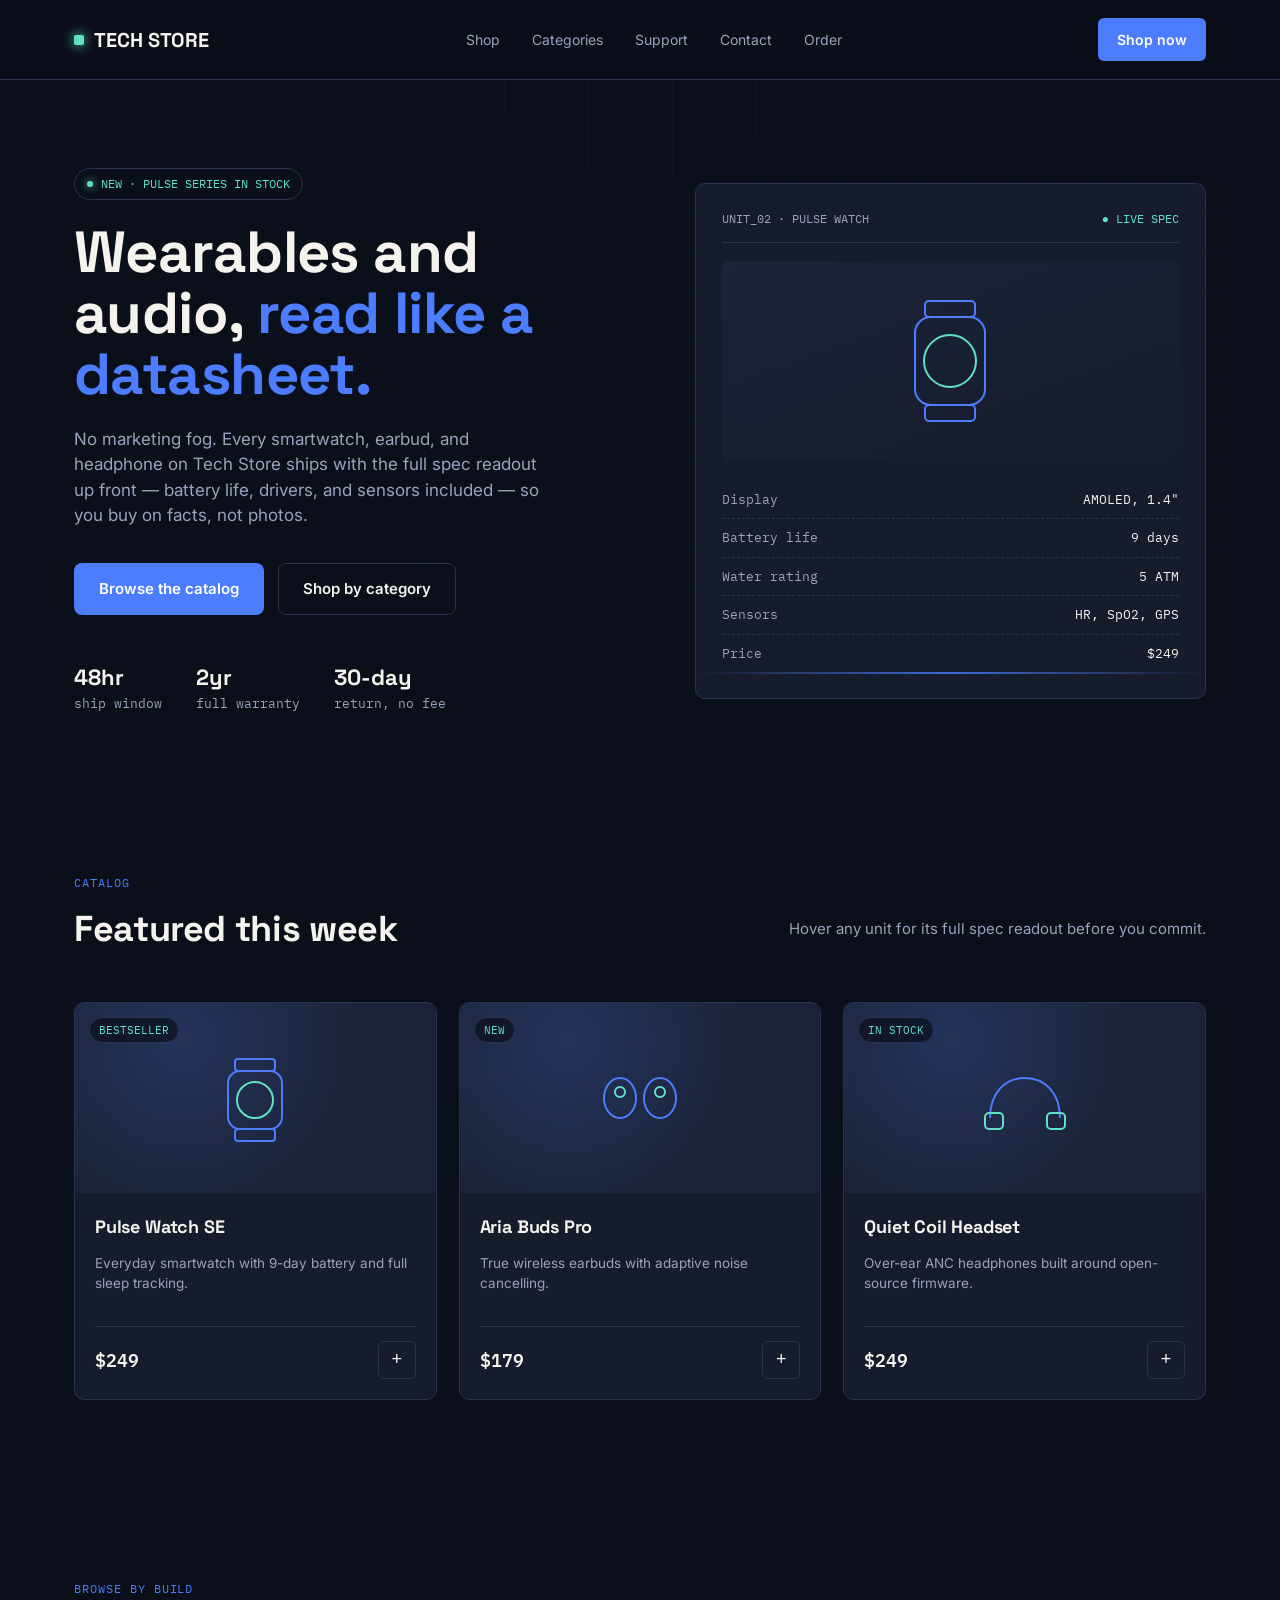
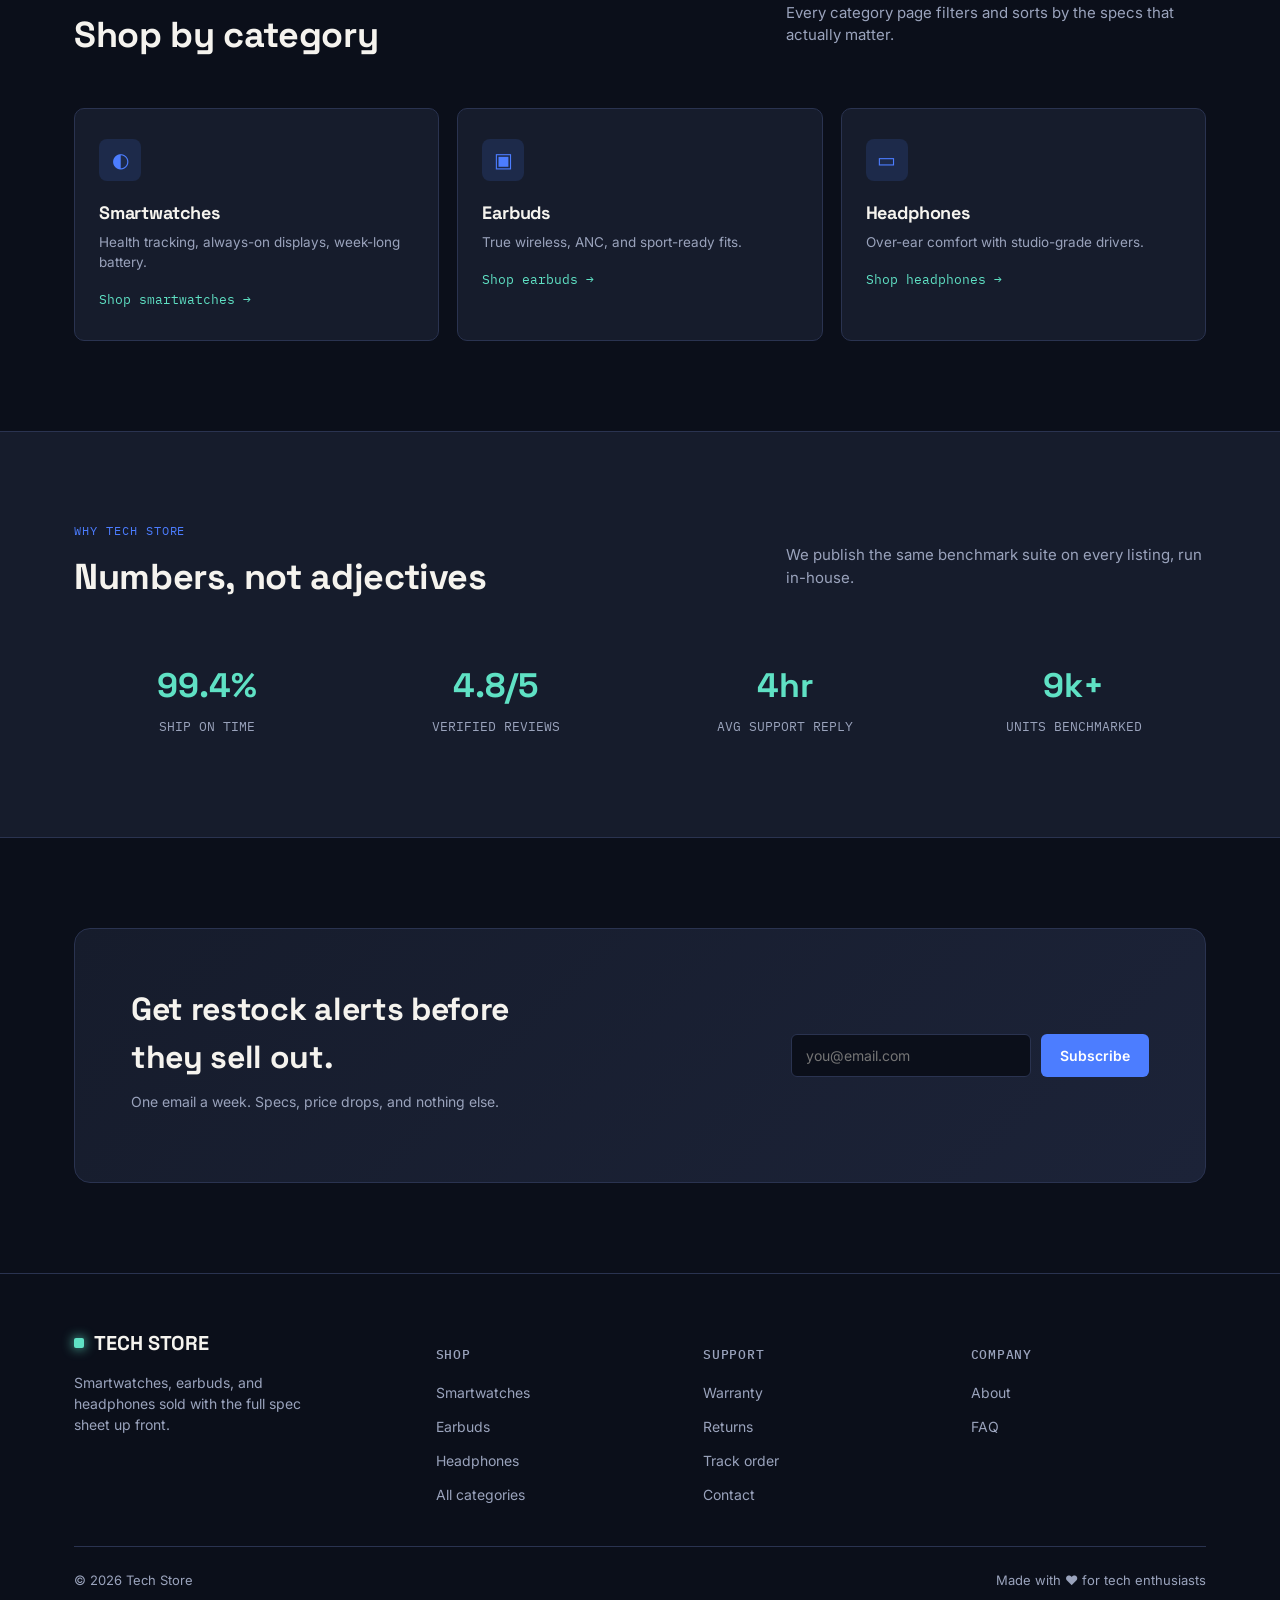
==== index.html @ c0d4d55c "Add files via upload" ====
<!DOCTYPE html>
<html lang="en">
<head>
<meta charset="UTF-8">
<meta name="viewport" content="width=device-width, initial-scale=1.0">
<title>Tech Store — Smartwatches, Earbuds & Headphones</title>
<link rel="preconnect" href="https://fonts.googleapis.com">
<link href="https://fonts.googleapis.com/css2?family=Space+Grotesk:wght@400;500;600;700&family=Inter:wght@400;500;600&family=IBM+Plex+Mono:wght@400;500;600&display=swap" rel="stylesheet">
<link rel="stylesheet" href="style.css">
</head>
<body>

<div class="grid-bg"></div>

<header>
  <nav>
    <a class="logo" href="index.html"><span class="dot"></span>TECH STORE</a>
    <div class="nav-links" id="navLinks">
      <a href="shop.html">Shop</a>
      <a href="categories.html">Categories</a>
      <a href="support.html">Support</a>
      <a href="contact.html">Contact</a>
      <a href="order.html">Order</a>
    </div>
    <div class="nav-cta">
      <a class="btn btn-primary" href="shop.html">Shop now</a>
      <button class="menu-toggle" id="menuToggle" aria-label="Toggle menu">☰</button>
    </div>
  </nav>
</header>

<main>
  <section class="hero">
    <div class="wrap hero-grid">
      <div>
        <span class="eyebrow">NEW · PULSE SERIES IN STOCK</span>
        <h1>Wearables and audio, <span>read like a datasheet.</span></h1>
        <p class="sub">No marketing fog. Every smartwatch, earbud, and headphone on Tech Store ships with the full spec readout up front — battery life, drivers, and sensors included — so you buy on facts, not photos.</p>
        <div class="hero-actions">
          <a href="shop.html" class="btn btn-primary btn-lg">Browse the catalog</a>
          <a href="categories.html" class="btn btn-ghost btn-lg">Shop by category</a>
        </div>
        <div class="trust-row">
          <div class="trust-item"><b>48hr</b>ship window</div>
          <div class="trust-item"><b>2yr</b>full warranty</div>
          <div class="trust-item"><b>30-day</b>return, no fee</div>
        </div>
      </div>

      <div class="readout">
        <div class="readout-top">
          <span>UNIT_02 · PULSE WATCH</span>
          <span class="live">● LIVE SPEC</span>
        </div>
        <div class="readout-img">
          <svg width="110" height="140" viewBox="0 0 110 140" fill="none" xmlns="http://www.w3.org/2000/svg">
            <rect x="30" y="10" width="50" height="16" rx="4" stroke="#4C7DFF" stroke-width="2"/>
            <rect x="20" y="26" width="70" height="88" rx="16" stroke="#4C7DFF" stroke-width="2"/>
            <circle cx="55" cy="70" r="26" stroke="#5FE1C4" stroke-width="2"/>
            <rect x="30" y="114" width="50" height="16" rx="4" stroke="#4C7DFF" stroke-width="2"/>
          </svg>
        </div>
        <div class="spec-line"><span>Display</span><span>AMOLED, 1.4"</span></div>
        <div class="spec-line"><span>Battery life</span><span>9 days</span></div>
        <div class="spec-line"><span>Water rating</span><span>5 ATM</span></div>
        <div class="spec-line"><span>Sensors</span><span>HR, SpO2, GPS</span></div>
        <div class="spec-line"><span>Price</span><span>$249</span></div>
      </div>
    </div>
  </section>

  <section id="products">
    <div class="wrap">
      <div class="section-head">
        <div>
          <span class="section-tag">Catalog</span>
          <h2>Featured this week</h2>
        </div>
        <p>Hover any unit for its full spec readout before you commit.</p>
      </div>

      <div class="products">

        <div class="card">
          <div class="card-media">
            <span class="card-tag">BESTSELLER</span>
            <svg width="70" height="90" viewBox="0 0 70 90" fill="none"><rect x="15" y="6" width="40" height="12" rx="3" stroke="#4C7DFF" stroke-width="2"/><rect x="8" y="18" width="54" height="58" rx="12" stroke="#4C7DFF" stroke-width="2"/><circle cx="35" cy="47" r="18" stroke="#5FE1C4" stroke-width="2"/><rect x="15" y="76" width="40" height="12" rx="3" stroke="#4C7DFF" stroke-width="2"/></svg>
          </div>
          <div class="card-body">
            <h3>Pulse Watch SE</h3>
            <p class="desc">Everyday smartwatch with 9-day battery and full sleep tracking.</p>
            <div class="card-specs">
              <div class="spec-line"><span>Display</span><span>AMOLED 1.4"</span></div>
              <div class="spec-line"><span>Battery</span><span>9 days</span></div>
              <div class="spec-line"><span>Water rating</span><span>5 ATM</span></div>
            </div>
            <div class="card-footer">
              <div class="price">$249</div>
              <button class="add-btn" aria-label="Add to cart">+</button>
            </div>
          </div>
        </div>

        <div class="card">
          <div class="card-media">
            <span class="card-tag">NEW</span>
            <svg width="90" height="60" viewBox="0 0 90 60" fill="none"><ellipse cx="25" cy="30" rx="16" ry="20" stroke="#4C7DFF" stroke-width="2"/><ellipse cx="65" cy="30" rx="16" ry="20" stroke="#4C7DFF" stroke-width="2"/><circle cx="25" cy="24" r="5" stroke="#5FE1C4" stroke-width="2"/><circle cx="65" cy="24" r="5" stroke="#5FE1C4" stroke-width="2"/></svg>
          </div>
          <div class="card-body">
            <h3>Aria Buds Pro</h3>
            <p class="desc">True wireless earbuds with adaptive noise cancelling.</p>
            <div class="card-specs">
              <div class="spec-line"><span>ANC depth</span><span>-28dB</span></div>
              <div class="spec-line"><span>Battery</span><span>7hr + 24hr case</span></div>
              <div class="spec-line"><span>Driver</span><span>11mm dynamic</span></div>
            </div>
            <div class="card-footer">
              <div class="price">$179</div>
              <button class="add-btn" aria-label="Add to cart">+</button>
            </div>
          </div>
        </div>

        <div class="card">
          <div class="card-media">
            <span class="card-tag">IN STOCK</span>
            <svg width="90" height="70" viewBox="0 0 90 70" fill="none"><path d="M10 55c0-25 15-40 35-40s35 15 35 40" stroke="#4C7DFF" stroke-width="2"/><rect x="5" y="50" width="18" height="16" rx="4" stroke="#5FE1C4" stroke-width="2"/><rect x="67" y="50" width="18" height="16" rx="4" stroke="#5FE1C4" stroke-width="2"/></svg>
          </div>
          <div class="card-body">
            <h3>Quiet Coil Headset</h3>
            <p class="desc">Over-ear ANC headphones built around open-source firmware.</p>
            <div class="card-specs">
              <div class="spec-line"><span>ANC depth</span><span>-32dB</span></div>
              <div class="spec-line"><span>Battery</span><span>38 hrs</span></div>
              <div class="spec-line"><span>Driver</span><span>40mm planar</span></div>
            </div>
            <div class="card-footer">
              <div class="price">$249</div>
              <button class="add-btn" aria-label="Add to cart">+</button>
            </div>
          </div>
        </div>

      </div>
    </div>
  </section>

  <section id="categories-preview">
    <div class="wrap">
      <div class="section-head">
        <div>
          <span class="section-tag">Browse by build</span>
          <h2>Shop by category</h2>
        </div>
        <p>Every category page filters and sorts by the specs that actually matter.</p>
      </div>
      <div class="categories">
        <a class="cat-card" href="shop.html#smartwatches">
          <div class="icon">◐</div>
          <h3>Smartwatches</h3>
          <p>Health tracking, always-on displays, week-long battery.</p>
          <span class="cat-link">Shop smartwatches →</span>
        </a>
        <a class="cat-card" href="shop.html#earbuds">
          <div class="icon">▣</div>
          <h3>Earbuds</h3>
          <p>True wireless, ANC, and sport-ready fits.</p>
          <span class="cat-link">Shop earbuds →</span>
        </a>
        <a class="cat-card" href="shop.html#headphones">
          <div class="icon">▭</div>
          <h3>Headphones</h3>
          <p>Over-ear comfort with studio-grade drivers.</p>
          <span class="cat-link">Shop headphones →</span>
        </a>
      </div>
    </div>
  </section>

  <section class="bench" id="bench">
    <div class="wrap">
      <div class="section-head">
        <div>
          <span class="section-tag">Why Tech Store</span>
          <h2>Numbers, not adjectives</h2>
        </div>
        <p>We publish the same benchmark suite on every listing, run in-house.</p>
      </div>
      <div class="bench-grid">
        <div class="bench-item"><div class="num">99.4%</div><div class="label">SHIP ON TIME</div></div>
        <div class="bench-item"><div class="num">4.8/5</div><div class="label">VERIFIED REVIEWS</div></div>
        <div class="bench-item"><div class="num">4hr</div><div class="label">AVG SUPPORT REPLY</div></div>
        <div class="bench-item"><div class="num">9k+</div><div class="label">UNITS BENCHMARKED</div></div>
      </div>
    </div>
  </section>

  <section id="newsletter">
    <div class="wrap">
      <div class="cta-panel">
        <div>
          <h2>Get restock alerts before they sell out.</h2>
          <p>One email a week. Specs, price drops, and nothing else.</p>
        </div>
        <form class="cta-form" onsubmit="event.preventDefault(); this.querySelector('button').textContent='Subscribed';">
          <input type="email" placeholder="you@email.com" required>
          <button type="submit" class="btn btn-primary">Subscribe</button>
        </form>
      </div>
    </div>
  </section>
</main>

<footer>
  <div class="wrap">
    <div class="footer-grid">
      <div>
        <div class="logo"><span class="dot"></span>TECH STORE</div>
        <p style="color:var(--text-dim); font-size:14px; margin-top:14px; max-width:260px;">Smartwatches, earbuds, and headphones sold with the full spec sheet up front.</p>
      </div>
      <div>
        <h4>Shop</h4>
        <ul>
          <li><a href="shop.html#smartwatches">Smartwatches</a></li>
          <li><a href="shop.html#earbuds">Earbuds</a></li>
          <li><a href="shop.html#headphones">Headphones</a></li>
          <li><a href="categories.html">All categories</a></li>
        </ul>
      </div>
      <div>
        <h4>Support</h4>
        <ul>
          <li><a href="support.html">Warranty</a></li>
          <li><a href="support.html">Returns</a></li>
          <li><a href="order.html">Track order</a></li>
          <li><a href="contact.html">Contact</a></li>
        </ul>
      </div>
      <div>
        <h4>Company</h4>
        <ul>
          <li><a href="contact.html">About</a></li>
          <li><a href="support.html">FAQ</a></li>
        </ul>
      </div>
    </div>
    <div class="footer-bottom">
      <span>© 2026 Tech Store</span>
      <span>Made with ❤️ for tech enthusiasts</span>
    </div>
  </div>
</footer>

<script src="script.js"></script>
</body>
</html>
---- style.css ----
:root{
  --bg: #0B0F1A;
  --bg-panel: #161C2C;
  --bg-panel-2: #1C2338;
  --line: #2A3350;
  --text: #F5F3EE;
  --text-dim: #9AA3BC;
  --accent: #4C7DFF;
  --accent-dim: #2A4CBF;
  --mint: #5FE1C4;
  --radius: 10px;
}
*{ box-sizing: border-box; }
html{ scroll-behavior: smooth; }
body{
  margin:0;
  background: var(--bg);
  color: var(--text);
  font-family: 'Inter', sans-serif;
  line-height: 1.5;
  -webkit-font-smoothing: antialiased;
}
h1,h2,h3, .display{
  font-family: 'Space Grotesk', sans-serif;
  margin: 0;
  letter-spacing: -0.01em;
}
.mono{ font-family: 'IBM Plex Mono', monospace; }
a { color: inherit; text-decoration: none; }
img{ max-width: 100%; display:block; }
.wrap{
  max-width: 1180px;
  margin: 0 auto;
  padding: 0 24px;
}

.grid-bg{
  position: fixed;
  inset: 0;
  z-index: -1;
  background-image:
    linear-gradient(rgba(76,125,255,0.055) 1px, transparent 1px),
    linear-gradient(90deg, rgba(76,125,255,0.055) 1px, transparent 1px);
  background-size: 42px 42px;
  mask-image: radial-gradient(circle at 50% 0%, black, transparent 75%);
}

/* ---------- Nav ---------- */
header{
  position: sticky;
  top: 0;
  z-index: 50;
  background: rgba(11,15,26,0.85);
  backdrop-filter: blur(10px);
  border-bottom: 1px solid var(--line);
}
nav{
  display:flex;
  align-items:center;
  justify-content: space-between;
  padding: 18px 24px;
  max-width: 1180px;
  margin: 0 auto;
}
.logo{
  display:flex;
  align-items:center;
  gap:10px;
  font-family:'Space Grotesk', sans-serif;
  font-weight:700;
  font-size: 20px;
}
.logo .dot{
  width:10px; height:10px;
  background: var(--mint);
  border-radius: 2px;
  box-shadow: 0 0 12px var(--mint);
}
.nav-links{
  display:flex;
  gap: 32px;
  font-size: 14px;
  color: var(--text-dim);
}
.nav-links a:hover{ color: var(--text); }
.nav-links a.active{ color: var(--text); }
.nav-cta{
  display:flex;
  align-items:center;
  gap: 18px;
}
.btn{
  display:inline-flex;
  align-items:center;
  gap: 8px;
  padding: 10px 18px;
  border-radius: 6px;
  font-size: 14px;
  font-weight: 600;
  cursor: pointer;
  border: 1px solid transparent;
  font-family: 'Inter', sans-serif;
}
.btn-primary{ background: var(--accent); color: #fff; }
.btn-primary:hover{ background: #6690ff; }
.btn-ghost{ border-color: var(--line); color: var(--text); }
.btn-ghost:hover{ border-color: var(--accent); }
.menu-toggle{
  display:none;
  background:none;
  border:none;
  color: var(--text);
  cursor:pointer;
  font-size: 20px;
}

/* ---------- Page header banner (non-home pages) ---------- */
.page-banner{
  padding: 64px 0 40px;
  border-bottom: 1px solid var(--line);
}
.page-banner .section-tag{ display:block; }
.page-banner h1{ font-size: clamp(30px, 4vw, 44px); margin-top: 10px; }
.page-banner p{ color: var(--text-dim); max-width: 520px; margin-top: 14px; font-size: 15px; }

/* ---------- Hero ---------- */
.hero{ padding: 88px 0 70px; position: relative; }
.hero-grid{
  display:grid;
  grid-template-columns: 1.05fr 0.95fr;
  gap: 56px;
  align-items:center;
}
.eyebrow{
  display:inline-flex;
  align-items:center;
  gap:8px;
  padding: 6px 12px;
  border: 1px solid var(--line);
  border-radius: 100px;
  font-size: 12px;
  color: var(--mint);
  font-family:'IBM Plex Mono', monospace;
  margin-bottom: 22px;
}
.eyebrow::before{
  content:"";
  width:6px; height:6px;
  border-radius:50%;
  background: var(--mint);
  box-shadow: 0 0 8px var(--mint);
}
.hero h1{ font-size: clamp(38px, 5vw, 58px); line-height: 1.05; font-weight: 700; }
.hero h1 span{ color: var(--accent); }
.hero p.sub{ color: var(--text-dim); font-size: 17px; max-width: 480px; margin-top: 22px; }
.hero-actions{ display:flex; gap: 14px; margin-top: 34px; flex-wrap: wrap; }
.btn-lg{ padding: 14px 24px; font-size: 15px; border-radius: 8px; }

.trust-row{ margin-top: 46px; display:flex; gap: 34px; flex-wrap: wrap; }
.trust-item{ font-family:'IBM Plex Mono', monospace; font-size: 13px; color: var(--text-dim); }
.trust-item b{ display:block; color: var(--text); font-size: 22px; font-family:'Space Grotesk', sans-serif; font-weight:700; }

.readout{
  background: var(--bg-panel);
  border: 1px solid var(--line);
  border-radius: var(--radius);
  padding: 26px;
  position: relative;
  overflow: hidden;
}
.readout::after{
  content:"";
  position:absolute;
  left:0; right:0;
  height: 2px;
  background: linear-gradient(90deg, transparent, var(--accent), transparent);
  animation: scan 3.2s linear infinite;
  opacity: 0.8;
}
@keyframes scan{ 0%{ top: -2px; } 100%{ top: 100%; } }
.readout-top{
  display:flex; justify-content: space-between; align-items:center;
  font-family:'IBM Plex Mono', monospace; font-size: 12px; color: var(--text-dim);
  border-bottom: 1px solid var(--line); padding-bottom: 14px; margin-bottom: 18px;
}
.readout-top .live{ color: var(--mint); }
.readout-img{
  background: linear-gradient(160deg, var(--bg-panel-2), #10152300);
  border-radius: 8px; padding: 30px;
  display:flex; align-items:center; justify-content:center; margin-bottom: 20px;
}
.spec-line{
  display:flex; justify-content: space-between;
  font-family:'IBM Plex Mono', monospace; font-size: 13px;
  padding: 9px 0; border-bottom: 1px dashed var(--line); color: var(--text-dim);
}
.spec-line span:last-child{ color: var(--text); }
.spec-line:last-child{ border-bottom:none; }

/* ---------- Section shared ---------- */
section{ padding: 90px 0; }
.section-head{
  display:flex; justify-content: space-between; align-items:flex-end;
  margin-bottom: 46px; gap: 20px; flex-wrap: wrap;
}
.section-tag{
  font-family:'IBM Plex Mono', monospace; font-size: 12px; color: var(--accent);
  letter-spacing: 0.08em; text-transform: uppercase; margin-bottom: 10px; display:block;
}
.section-head h2{ font-size: clamp(26px, 3.2vw, 36px); }
.section-head p{ color: var(--text-dim); max-width: 420px; font-size: 15px; }

/* ---------- Filter tabs (shop page) ---------- */
.filter-tabs{
  display:flex; gap: 10px; margin-bottom: 36px; flex-wrap: wrap;
}
.filter-tab{
  padding: 9px 18px;
  border: 1px solid var(--line);
  border-radius: 100px;
  font-size: 13px;
  font-family: 'IBM Plex Mono', monospace;
  background: transparent;
  color: var(--text-dim);
  cursor: pointer;
  transition: all .2s ease;
}
.filter-tab:hover{ border-color: var(--accent); color: var(--text); }
.filter-tab.active{ background: var(--accent); border-color: var(--accent); color: #fff; }

/* ---------- Product grid ---------- */
.products{ display:grid; grid-template-columns: repeat(3, 1fr); gap: 22px; }
.card{
  background: var(--bg-panel);
  border: 1px solid var(--line);
  border-radius: var(--radius);
  overflow:hidden;
  position: relative;
  transition: border-color .2s ease, transform .2s ease;
}
.card:hover{ border-color: var(--accent-dim); transform: translateY(-3px); }
.card-media{
  height: 190px;
  background: radial-gradient(circle at 30% 20%, rgba(76,125,255,0.18), transparent 60%), var(--bg-panel-2);
  display:flex; align-items:center; justify-content:center; position: relative;
}
.card-tag{
  position:absolute; top: 14px; left: 14px;
  font-family:'IBM Plex Mono', monospace; font-size: 11px;
  background: rgba(11,15,26,0.7); border: 1px solid var(--line);
  padding: 4px 9px; border-radius: 100px; color: var(--mint);
}
.card-body{ padding: 20px; }
.card-body h3{ font-size: 18px; margin-bottom: 6px; }
.card-body .desc{ color: var(--text-dim); font-size: 13.5px; margin-bottom: 16px; }
.card-specs{ max-height: 0; overflow: hidden; transition: max-height .35s ease; }
.card:hover .card-specs{ max-height: 200px; }
.card-specs .spec-line{ font-size: 12px; padding: 6px 0; }
.card-footer{
  display:flex; justify-content: space-between; align-items:center;
  margin-top: 16px; padding-top: 14px; border-top: 1px solid var(--line);
}
.price{ font-family:'IBM Plex Mono', monospace; font-size: 18px; font-weight: 600; }
.price .was{ color: var(--text-dim); text-decoration: line-through; font-size: 13px; font-weight: 400; margin-left: 8px; }
.add-btn{
  width: 38px; height:38px; border-radius: 6px; border: 1px solid var(--line);
  background: transparent; color: var(--text); cursor:pointer;
  display:flex; align-items:center; justify-content:center; font-size: 18px;
  transition: background .2s ease, border-color .2s ease;
}
.add-btn:hover{ background: var(--accent); border-color: var(--accent); }

/* ---------- Categories ---------- */
.categories{ display:grid; grid-template-columns: repeat(3, 1fr); gap: 18px; }
.cat-card{
  border: 1px solid var(--line); border-radius: var(--radius);
  padding: 30px 24px; background: var(--bg-panel);
  transition: border-color .2s ease, background .2s ease;
  cursor:pointer; display:block;
}
.cat-card:hover{ border-color: var(--accent); background: var(--bg-panel-2); }
.cat-card .icon{
  width: 42px; height: 42px; border-radius: 8px;
  background: rgba(76,125,255,0.14); color: var(--accent);
  display:flex; align-items:center; justify-content:center;
  margin-bottom: 18px; font-size: 20px;
}
.cat-card h3{ font-size: 18px; margin-bottom: 6px; }
.cat-card p{ color: var(--text-dim); font-size: 13.5px; margin:0 0 14px; }
.cat-card .cat-link{ font-size: 13px; font-family:'IBM Plex Mono', monospace; color: var(--mint); }

/* ---------- Benchmark bar ---------- */
.bench{ background: var(--bg-panel); border-top: 1px solid var(--line); border-bottom: 1px solid var(--line); }
.bench-grid{ display:grid; grid-template-columns: repeat(4,1fr); gap: 24px; }
.bench-item{ text-align:center; padding: 10px; }
.bench-item .num{ font-family:'Space Grotesk', sans-serif; font-size: 34px; font-weight: 700; color: var(--mint); }
.bench-item .label{ color: var(--text-dim); font-size: 13px; margin-top: 6px; font-family:'IBM Plex Mono', monospace; }

/* ---------- CTA panel ---------- */
.cta-panel{
  background: linear-gradient(135deg, var(--bg-panel), var(--bg-panel-2));
  border: 1px solid var(--line); border-radius: 16px; padding: 56px;
  display:flex; justify-content:space-between; align-items:center; gap: 40px;
}
.cta-panel h2{ font-size: clamp(24px,3vw,32px); max-width: 420px; }
.cta-panel p{ color: var(--text-dim); margin-top: 10px; font-size: 14px; }
.cta-form{ display:flex; gap: 10px; flex-shrink: 0; }
.cta-form input{
  background: var(--bg); border: 1px solid var(--line); border-radius: 6px;
  padding: 12px 14px; color: var(--text); font-family: 'Inter', sans-serif;
  font-size: 14px; width: 240px;
}
.cta-form input:focus, button:focus-visible, a:focus-visible, .filter-tab:focus-visible{
  outline: 2px solid var(--accent); outline-offset: 2px;
}

/* ---------- Forms (contact / order) ---------- */
.form-card{
  background: var(--bg-panel);
  border: 1px solid var(--line);
  border-radius: var(--radius);
  padding: 36px;
  max-width: 640px;
}
.form-row{ margin-bottom: 20px; }
.form-row label{
  display:block; font-size: 13px; font-family:'IBM Plex Mono', monospace;
  color: var(--text-dim); margin-bottom: 8px;
}
.form-row input, .form-row textarea, .form-row select{
  width: 100%;
  background: var(--bg);
  border: 1px solid var(--line);
  border-radius: 6px;
  padding: 12px 14px;
  color: var(--text);
  font-family: 'Inter', sans-serif;
  font-size: 14px;
}
.form-row textarea{ min-height: 120px; resize: vertical; }
.form-row-2{ display:grid; grid-template-columns: 1fr 1fr; gap: 18px; }
.form-note{ font-size: 13px; color: var(--text-dim); margin-top: 18px; }
.success-msg{
  display:none;
  margin-top: 20px;
  padding: 14px 16px;
  border: 1px solid var(--mint);
  border-radius: 8px;
  color: var(--mint);
  font-family: 'IBM Plex Mono', monospace;
  font-size: 13px;
}
.success-msg.show{ display:block; }

.info-grid{
  display:grid;
  grid-template-columns: 1fr 1fr;
  gap: 22px;
}
.info-card{
  background: var(--bg-panel);
  border: 1px solid var(--line);
  border-radius: var(--radius);
  padding: 26px;
}
.info-card h3{ font-size: 16px; margin-bottom: 10px; }
.info-card p, .info-card a{ color: var(--text-dim); font-size: 14px; }
.info-card .mono-detail{ font-family:'IBM Plex Mono', monospace; color: var(--text); font-size: 14px; margin-top: 6px; }

/* ---------- FAQ / accordion ---------- */
.faq-item{
  border-bottom: 1px solid var(--line);
  padding: 22px 0;
}
.faq-q{
  display:flex; justify-content: space-between; align-items:center;
  cursor: pointer; font-size: 16px; font-weight: 500;
}
.faq-q .icon{ color: var(--accent); font-family:'IBM Plex Mono', monospace; transition: transform .2s ease; }
.faq-item.open .faq-q .icon{ transform: rotate(45deg); }
.faq-a{
  max-height: 0; overflow:hidden; transition: max-height .3s ease;
  color: var(--text-dim); font-size: 14px; line-height: 1.6;
}
.faq-item.open .faq-a{ max-height: 200px; padding-top: 14px; }

/* ---------- Order tracker ---------- */
.tracker-result{
  margin-top: 30px;
  display:none;
}
.tracker-result.show{ display:block; }
.tracker-steps{ display:flex; margin-top: 26px; }
.tracker-step{ flex:1; text-align:center; position: relative; }
.tracker-step::before{
  content:"";
  position:absolute; top: 10px; left: -50%; width: 100%; height: 2px;
  background: var(--line); z-index: 0;
}
.tracker-step:first-child::before{ display:none; }
.tracker-step.done::before{ background: var(--mint); }
.tracker-dot{
  width: 22px; height: 22px; border-radius: 50%;
  background: var(--bg-panel-2); border: 2px solid var(--line);
  margin: 0 auto 10px; position: relative; z-index: 1;
}
.tracker-step.done .tracker-dot{ background: var(--mint); border-color: var(--mint); }
.tracker-step .step-label{ font-size: 12px; color: var(--text-dim); font-family:'IBM Plex Mono', monospace; }
.tracker-step.done .step-label{ color: var(--text); }

/* ---------- Footer ---------- */
footer{ border-top: 1px solid var(--line); padding: 54px 0 30px; }
.footer-grid{ display:grid; grid-template-columns: 1.4fr 1fr 1fr 1fr; gap: 32px; margin-bottom: 40px; }
.footer-grid h4{
  font-size: 13px; text-transform: uppercase; letter-spacing: 0.06em;
  color: var(--text-dim); margin-bottom: 16px; font-family: 'IBM Plex Mono', monospace; font-weight: 500;
}
.footer-grid ul{ list-style:none; padding:0; margin:0; display:flex; flex-direction:column; gap: 10px; }
.footer-grid a{ color: var(--text-dim); font-size: 14px; }
.footer-grid a:hover{ color: var(--text); }
.footer-bottom{
  display:flex; justify-content:space-between; align-items:center;
  padding-top: 24px; border-top: 1px solid var(--line);
  color: var(--text-dim); font-size: 13px; flex-wrap: wrap; gap: 12px;
}

/* ---------- Responsive ---------- */
@media (max-width: 980px){
  .hero-grid{ grid-template-columns: 1fr; }
  .products{ grid-template-columns: repeat(2, 1fr); }
  .categories{ grid-template-columns: repeat(2, 1fr); }
  .bench-grid{ grid-template-columns: repeat(2,1fr); }
  .footer-grid{ grid-template-columns: 1fr 1fr; }
  .cta-panel{ flex-direction: column; align-items: flex-start; }
  .cta-form{ width: 100%; }
  .cta-form input{ width: 100%; }
  .info-grid{ grid-template-columns: 1fr; }
  .form-row-2{ grid-template-columns: 1fr; }
}
@media (max-width: 720px){
  .nav-links{ display:none; }
  .menu-toggle{ display:block; }
  .nav-links.open{
    display:flex; position: absolute; top: 100%; left:0; right:0;
    background: var(--bg); border-bottom: 1px solid var(--line);
    flex-direction: column; padding: 20px 24px; gap: 18px;
  }
  .products{ grid-template-columns: 1fr; }
  .categories{ grid-template-columns: 1fr; }
  .bench-grid{ grid-template-columns: 1fr 1fr; }
  section{ padding: 60px 0; }
  .trust-row{ gap: 22px; }
  .tracker-steps{ flex-direction: column; gap: 18px; }
  .tracker-step::before{ display:none; }
  .form-card{ padding: 24px; }
}

@media (prefers-reduced-motion: reduce){
  *{ animation: none !important; transition: none !important; }
}
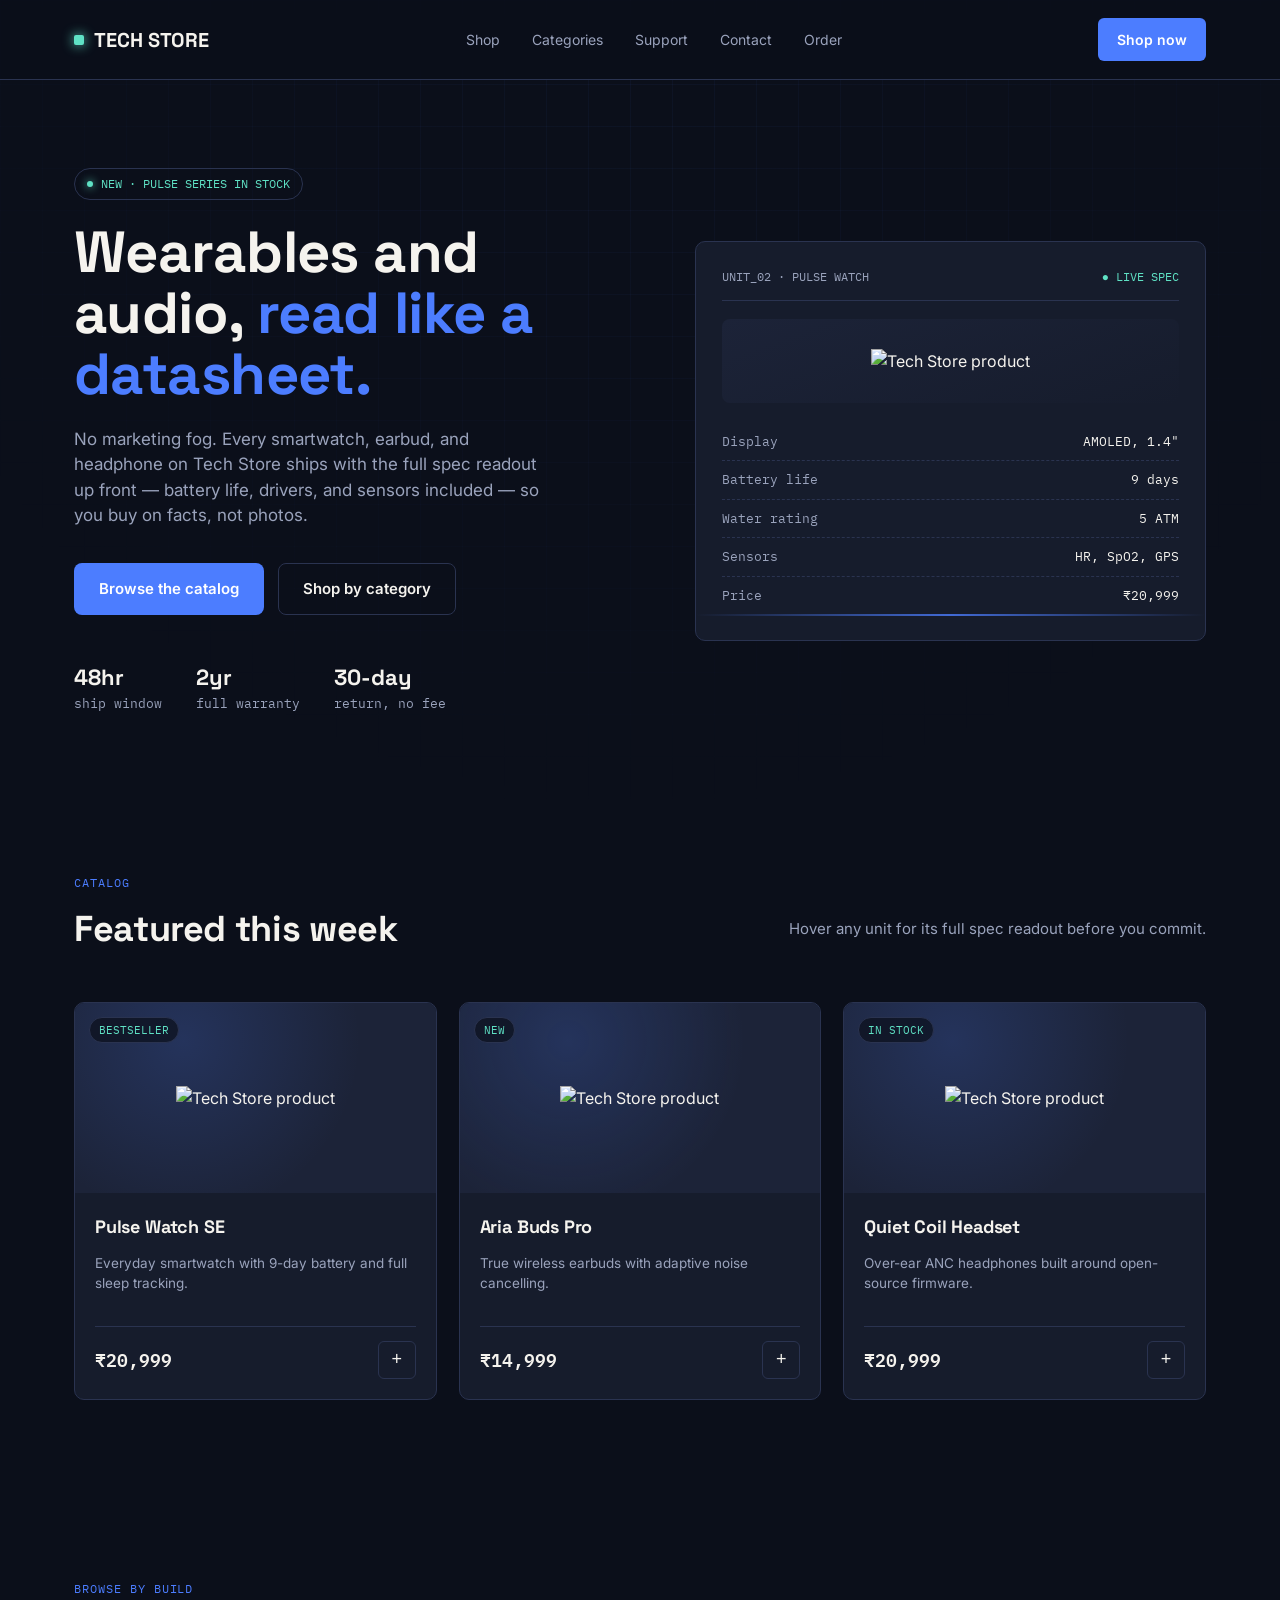
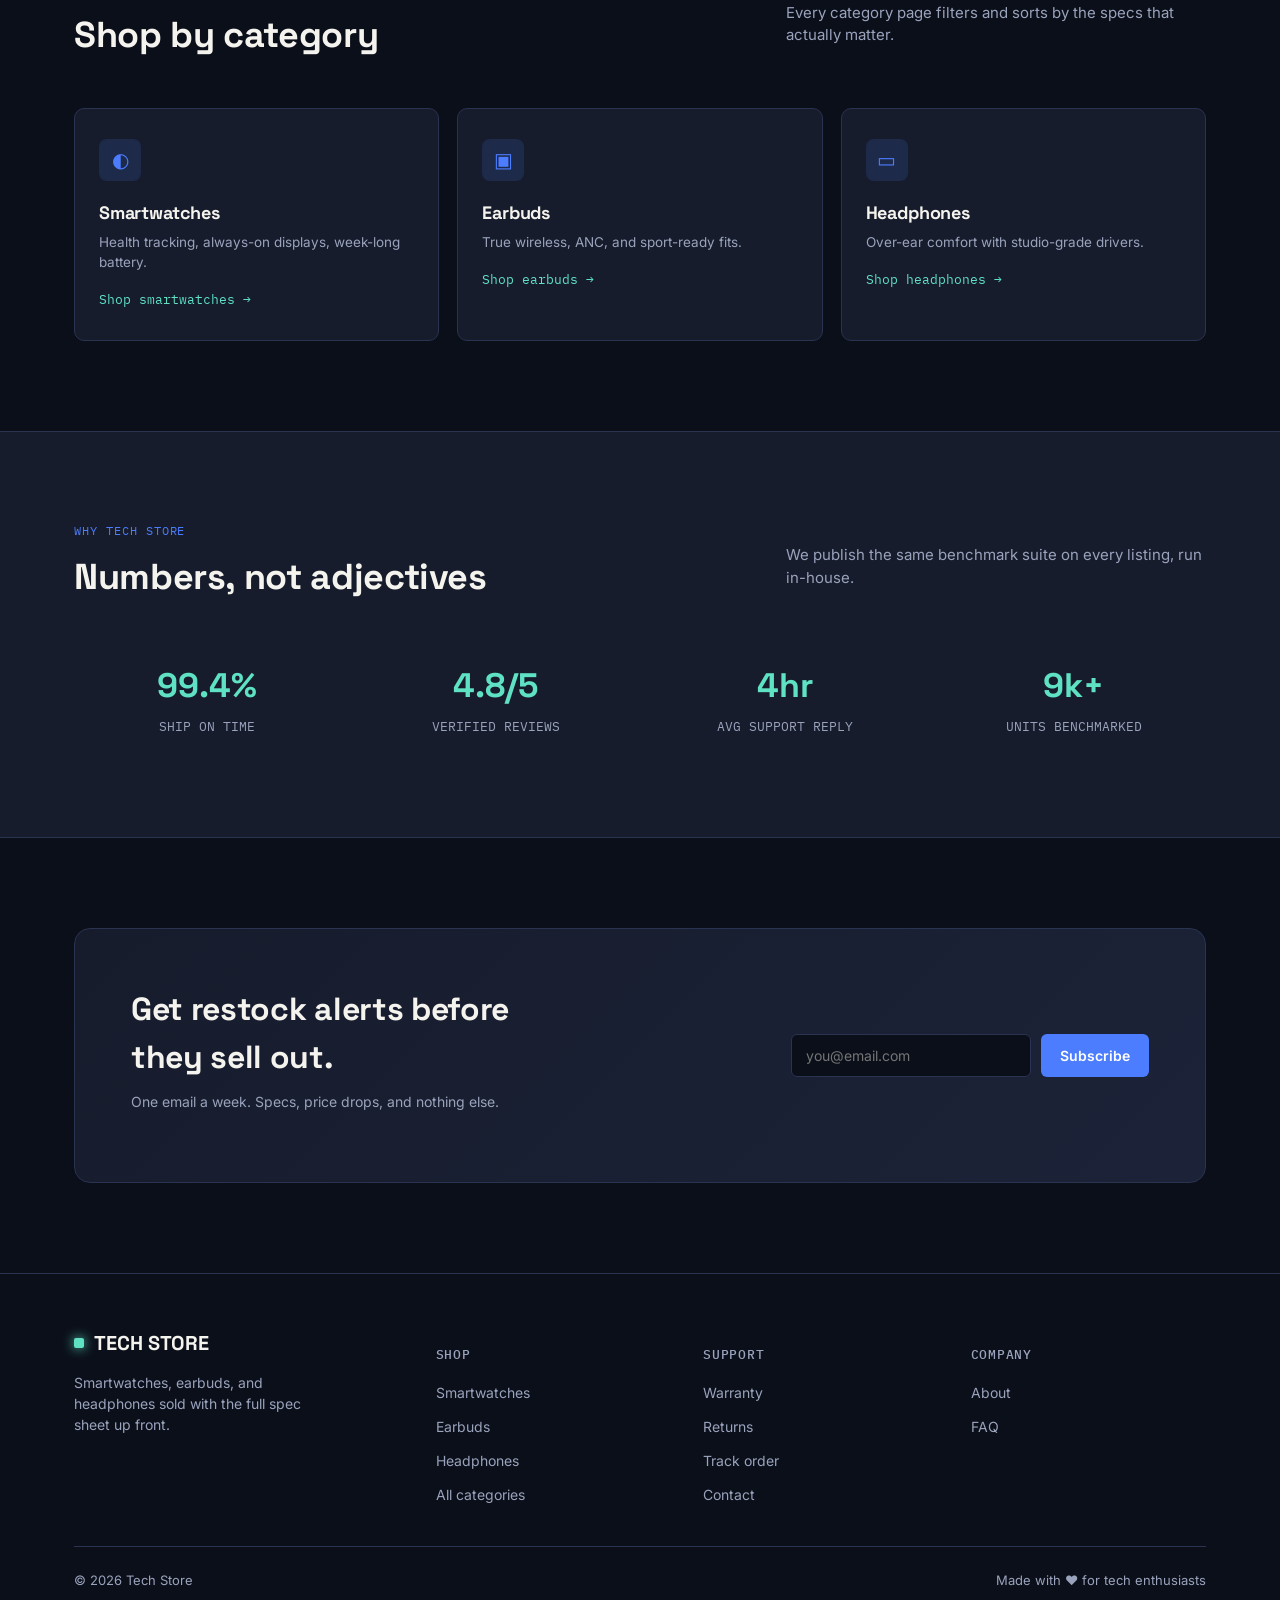
==== commit 9f339ce1: "Change product prices to Indian Rupees Updated product prices from USD to INR." ====
--- a/index.html
+++ b/index.html
@@ -53,18 +53,13 @@
           <span class="live">● LIVE SPEC</span>
         </div>
         <div class="readout-img">
-          <svg width="110" height="140" viewBox="0 0 110 140" fill="none" xmlns="http://www.w3.org/2000/svg">
-            <rect x="30" y="10" width="50" height="16" rx="4" stroke="#4C7DFF" stroke-width="2"/>
-            <rect x="20" y="26" width="70" height="88" rx="16" stroke="#4C7DFF" stroke-width="2"/>
-            <circle cx="55" cy="70" r="26" stroke="#5FE1C4" stroke-width="2"/>
-            <rect x="30" y="114" width="50" height="16" rx="4" stroke="#4C7DFF" stroke-width="2"/>
-          </svg>
+          <img class="product-image" src="https://images.unsplash.com/photo-1544117519-31a4b719223d?auto=format&fit=crop&w=900&q=85" alt="Tech Store product" loading="lazy">
         </div>
         <div class="spec-line"><span>Display</span><span>AMOLED, 1.4"</span></div>
         <div class="spec-line"><span>Battery life</span><span>9 days</span></div>
         <div class="spec-line"><span>Water rating</span><span>5 ATM</span></div>
         <div class="spec-line"><span>Sensors</span><span>HR, SpO2, GPS</span></div>
-        <div class="spec-line"><span>Price</span><span>$249</span></div>
+        <div class="spec-line"><span>Price</span><span>₹20,999</span></div>
       </div>
     </div>
   </section>
@@ -84,7 +79,7 @@
         <div class="card">
           <div class="card-media">
             <span class="card-tag">BESTSELLER</span>
-            <svg width="70" height="90" viewBox="0 0 70 90" fill="none"><rect x="15" y="6" width="40" height="12" rx="3" stroke="#4C7DFF" stroke-width="2"/><rect x="8" y="18" width="54" height="58" rx="12" stroke="#4C7DFF" stroke-width="2"/><circle cx="35" cy="47" r="18" stroke="#5FE1C4" stroke-width="2"/><rect x="15" y="76" width="40" height="12" rx="3" stroke="#4C7DFF" stroke-width="2"/></svg>
+            <img class="product-image" src="https://images.unsplash.com/photo-1606220945770-b5b6c2c55bf1?auto=format&fit=crop&w=900&q=85" alt="Tech Store product" loading="lazy">
           </div>
           <div class="card-body">
             <h3>Pulse Watch SE</h3>
@@ -95,7 +90,7 @@
               <div class="spec-line"><span>Water rating</span><span>5 ATM</span></div>
             </div>
             <div class="card-footer">
-              <div class="price">$249</div>
+              <div class="price">₹20,999</div>
               <button class="add-btn" aria-label="Add to cart">+</button>
             </div>
           </div>
@@ -104,7 +99,7 @@
         <div class="card">
           <div class="card-media">
             <span class="card-tag">NEW</span>
-            <svg width="90" height="60" viewBox="0 0 90 60" fill="none"><ellipse cx="25" cy="30" rx="16" ry="20" stroke="#4C7DFF" stroke-width="2"/><ellipse cx="65" cy="30" rx="16" ry="20" stroke="#4C7DFF" stroke-width="2"/><circle cx="25" cy="24" r="5" stroke="#5FE1C4" stroke-width="2"/><circle cx="65" cy="24" r="5" stroke="#5FE1C4" stroke-width="2"/></svg>
+            <img class="product-image" src="https://images.unsplash.com/photo-1505740420928-5e560c06d30e?auto=format&fit=crop&w=900&q=85" alt="Tech Store product" loading="lazy">
           </div>
           <div class="card-body">
             <h3>Aria Buds Pro</h3>
@@ -115,7 +110,7 @@
               <div class="spec-line"><span>Driver</span><span>11mm dynamic</span></div>
             </div>
             <div class="card-footer">
-              <div class="price">$179</div>
+              <div class="price">₹14,999</div>
               <button class="add-btn" aria-label="Add to cart">+</button>
             </div>
           </div>
@@ -124,7 +119,7 @@
         <div class="card">
           <div class="card-media">
             <span class="card-tag">IN STOCK</span>
-            <svg width="90" height="70" viewBox="0 0 90 70" fill="none"><path d="M10 55c0-25 15-40 35-40s35 15 35 40" stroke="#4C7DFF" stroke-width="2"/><rect x="5" y="50" width="18" height="16" rx="4" stroke="#5FE1C4" stroke-width="2"/><rect x="67" y="50" width="18" height="16" rx="4" stroke="#5FE1C4" stroke-width="2"/></svg>
+            <img class="product-image" src="https://images.unsplash.com/photo-1523275335684-37898b6baf30?auto=format&fit=crop&w=900&q=85" alt="Tech Store product" loading="lazy">
           </div>
           <div class="card-body">
             <h3>Quiet Coil Headset</h3>
@@ -135,7 +130,7 @@
               <div class="spec-line"><span>Driver</span><span>40mm planar</span></div>
             </div>
             <div class="card-footer">
-              <div class="price">$249</div>
+              <div class="price">₹20,999</div>
               <button class="add-btn" aria-label="Add to cart">+</button>
             </div>
           </div>
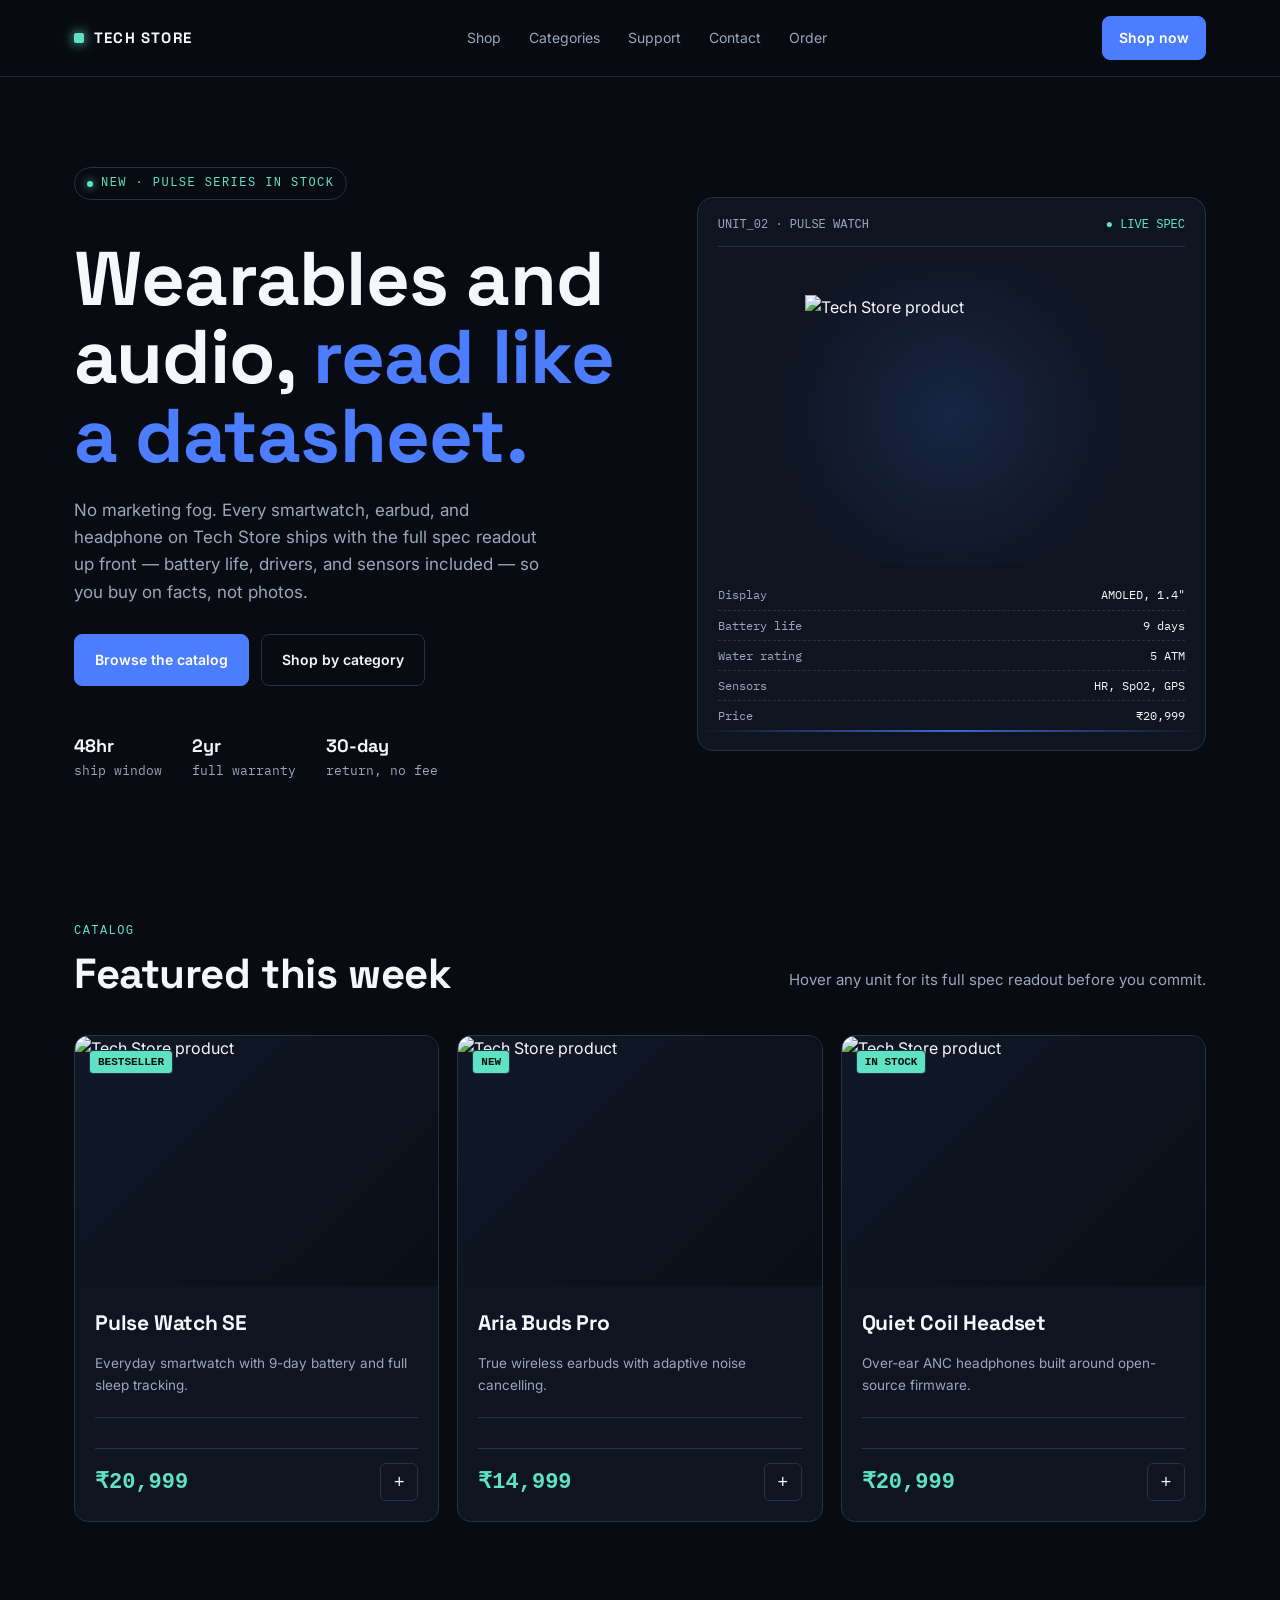
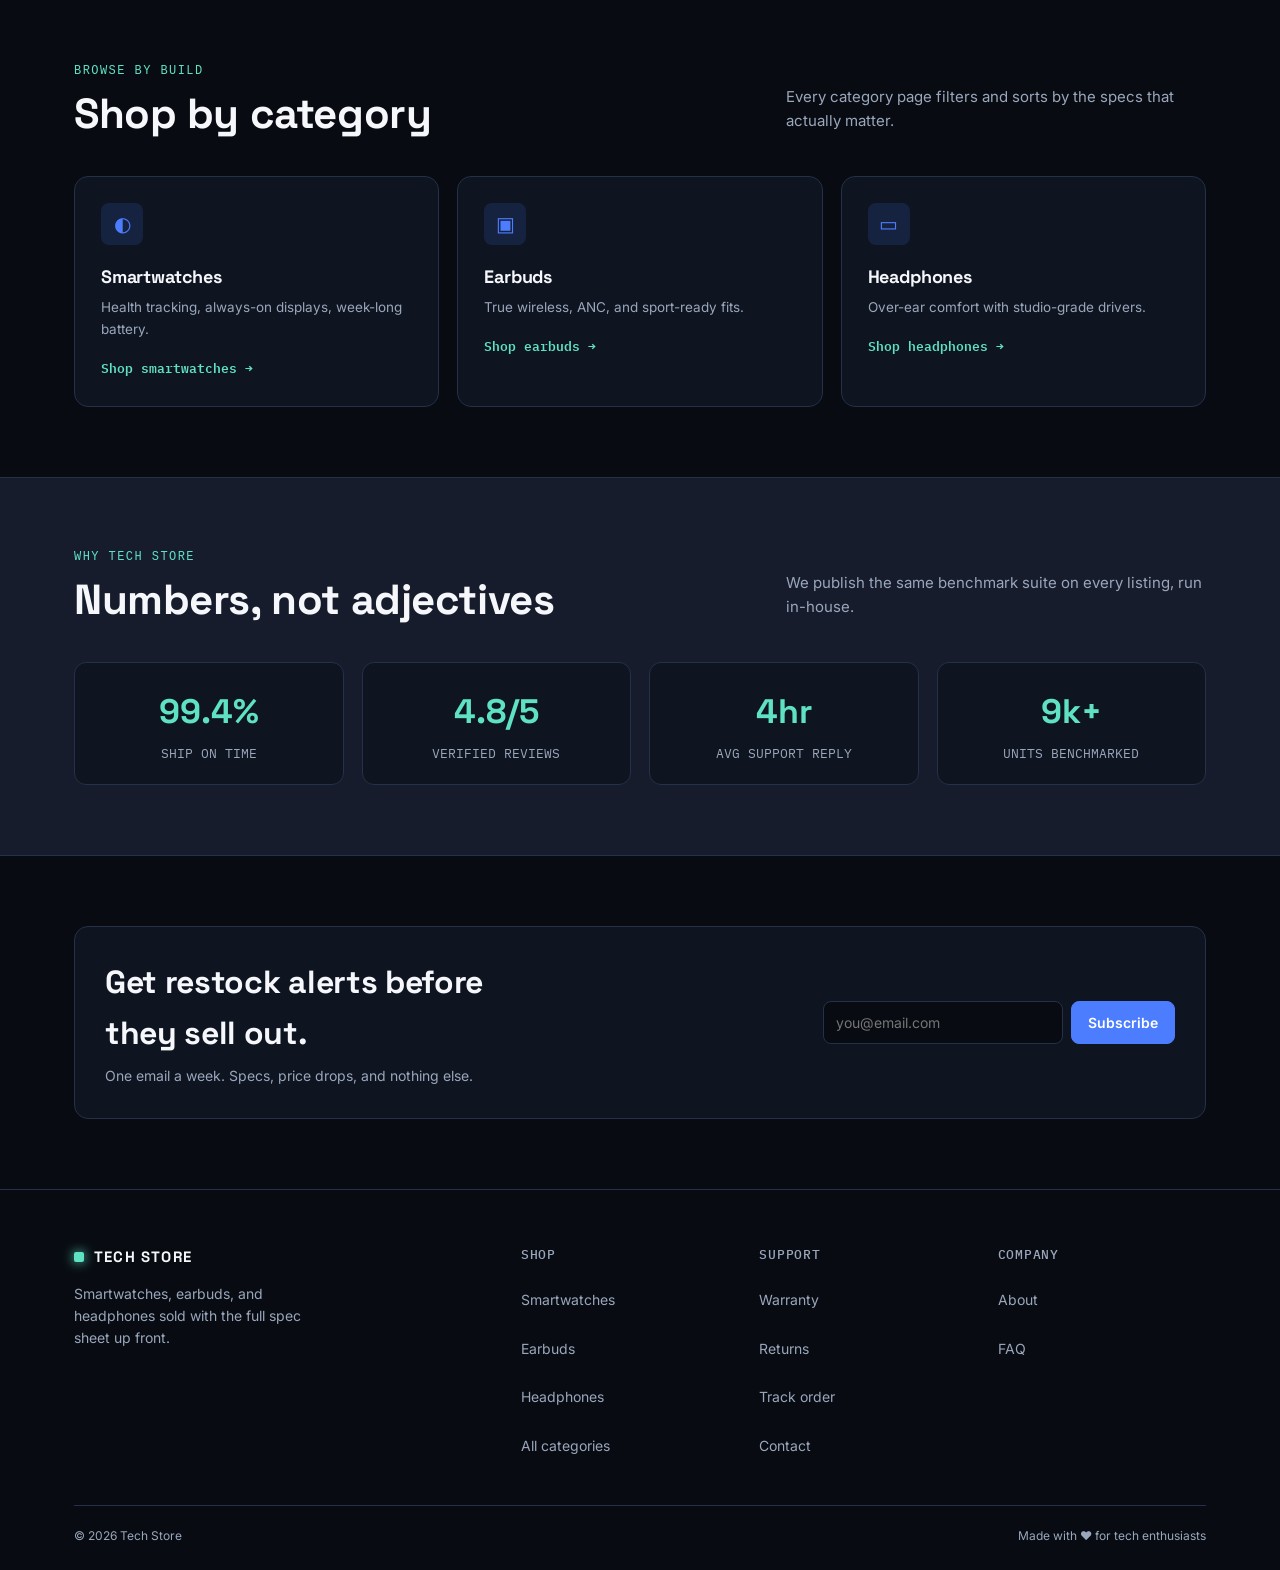
==== commit 49a30bad: "Swap product images in index.html" ====
--- a/index.html
+++ b/index.html
@@ -53,7 +53,7 @@
           <span class="live">● LIVE SPEC</span>
         </div>
         <div class="readout-img">
-          <img class="product-image" src="https://images.unsplash.com/photo-1544117519-31a4b719223d?auto=format&fit=crop&w=900&q=85" alt="Tech Store product" loading="lazy">
+          <img class="product-image" src="" alt="Tech Store product" loading="lazy">
         </div>
         <div class="spec-line"><span>Display</span><span>AMOLED, 1.4"</span></div>
         <div class="spec-line"><span>Battery life</span><span>9 days</span></div>
@@ -79,7 +79,7 @@
         <div class="card">
           <div class="card-media">
             <span class="card-tag">BESTSELLER</span>
-            <img class="product-image" src="https://images.unsplash.com/photo-1606220945770-b5b6c2c55bf1?auto=format&fit=crop&w=900&q=85" alt="Tech Store product" loading="lazy">
+            <img class="product-image" src="https://images.unsplash.com/photo-1544117519-31a4b719223d?auto=format&fit=crop&w=900&q=85" alt="Tech Store product" loading="lazy">
           </div>
           <div class="card-body">
             <h3>Pulse Watch SE</h3>
@@ -99,7 +99,7 @@
         <div class="card">
           <div class="card-media">
             <span class="card-tag">NEW</span>
-            <img class="product-image" src="https://images.unsplash.com/photo-1505740420928-5e560c06d30e?auto=format&fit=crop&w=900&q=85" alt="Tech Store product" loading="lazy">
+            <img class="product-image" src="https://images.unsplash.com/photo-1606220945770-b5b6c2c55bf1?auto=format&fit=crop&w=900&q=85" alt="Tech Store product" loading="lazy">
           </div>
           <div class="card-body">
             <h3>Aria Buds Pro</h3>
--- a/style.css
+++ b/style.css
@@ -458,3 +458,543 @@
 @media (prefers-reduced-motion: reduce){
   *{ animation: none !important; transition: none !important; }
 }
+
+/* Tech Store — refreshed product imagery + INR pricing */
+:root {
+  --bg: #080b12;
+  --panel: #0e1420;
+  --panel-2: #121a29;
+  --line: #243149;
+  --text: #f5f7fb;
+  --text-dim: #9aa7bb;
+  --blue: #4c7dff;
+  --mint: #5fe1c4;
+  --max: 1180px;
+}
+* {
+  box-sizing: border-box;
+}
+html {
+  scroll-behavior: smooth;
+}
+body {
+  margin: 0;
+  background: var(--bg);
+  color: var(--text);
+  font-family: Inter, Arial, sans-serif;
+  line-height: 1.6;
+}
+.grid-bg {
+  position: fixed;
+  inset: 0;
+  pointer-events: none;
+  opacity: 0.22;
+  background-image:
+    linear-gradient(rgba(76, 125, 255, 0.08) 1px, transparent 1px),
+    linear-gradient(90deg, rgba(76, 125, 255, 0.08) 1px, transparent 1px);
+  background-size: 40px 40px;
+  mask-image: linear-gradient(to bottom, black, transparent 85%);
+}
+a {
+  color: inherit;
+  text-decoration: none;
+}
+.wrap {
+  width: min(var(--max), calc(100% - 40px));
+  margin: auto;
+}
+header {
+  position: sticky;
+  top: 0;
+  z-index: 20;
+  background: rgba(8, 11, 18, 0.86);
+  backdrop-filter: blur(16px);
+  border-bottom: 1px solid rgba(36, 49, 73, 0.75);
+}
+nav {
+  height: 76px;
+  display: flex;
+  align-items: center;
+  justify-content: space-between;
+  width: min(var(--max), calc(100% - 40px));
+  margin: auto;
+}
+.logo {
+  font-weight: 700;
+  letter-spacing: 0.08em;
+  font-size: 15px;
+  display: flex;
+  align-items: center;
+  gap: 10px;
+}
+.dot {
+  width: 9px;
+  height: 9px;
+  background: var(--mint);
+  border-radius: 50%;
+  box-shadow: 0 0 16px var(--mint);
+}
+.nav-links {
+  display: flex;
+  gap: 28px;
+  color: var(--text-dim);
+  font-size: 14px;
+}
+.nav-links a:hover {
+  color: var(--text);
+}
+.nav-cta {
+  display: flex;
+  align-items: center;
+  gap: 12px;
+}
+.btn {
+  display: inline-flex;
+  align-items: center;
+  justify-content: center;
+  border: 1px solid var(--line);
+  border-radius: 8px;
+  padding: 10px 16px;
+  font-weight: 600;
+  font-size: 14px;
+  transition: 0.2s;
+}
+.btn-primary {
+  background: var(--blue);
+  border-color: var(--blue);
+  color: #fff;
+}
+.btn-primary:hover {
+  filter: brightness(1.1);
+  transform: translateY(-1px);
+}
+.btn-ghost {
+  background: transparent;
+}
+.btn-lg {
+  padding: 14px 20px;
+}
+.menu-toggle {
+  display: none;
+  background: none;
+  border: 0;
+  color: var(--text);
+  font-size: 24px;
+}
+.hero {
+  padding: 90px 0 70px;
+}
+.hero-grid {
+  display: grid;
+  grid-template-columns: 1.05fr 0.95fr;
+  gap: 60px;
+  align-items: center;
+}
+.eyebrow,
+.section-tag {
+  font-family: monospace;
+  color: var(--mint);
+  font-size: 12px;
+  letter-spacing: 0.12em;
+  text-transform: uppercase;
+}
+.hero h1 {
+  font-size: clamp(42px, 6vw, 76px);
+  line-height: 1.03;
+  margin: 18px 0;
+}
+.hero h1 span {
+  color: var(--blue);
+}
+.sub {
+  max-width: 650px;
+  color: var(--text-dim);
+  font-size: 17px;
+}
+.hero-actions {
+  display: flex;
+  gap: 12px;
+  margin: 28px 0;
+}
+.trust-row {
+  display: flex;
+  gap: 30px;
+  color: var(--text-dim);
+  font-size: 12px;
+}
+.trust-item b {
+  display: block;
+  color: var(--text);
+  font-size: 18px;
+}
+.readout {
+  background: var(--panel);
+  border: 1px solid var(--line);
+  border-radius: 16px;
+  padding: 20px;
+}
+.readout-top {
+  display: flex;
+  justify-content: space-between;
+  font: 12px monospace;
+  color: var(--text-dim);
+}
+.live {
+  color: var(--mint);
+}
+.readout-img {
+  height: 300px;
+  display: flex;
+  align-items: center;
+  justify-content: center;
+  margin: 15px 0;
+  background: radial-gradient(
+    circle,
+    rgba(76, 125, 255, 0.16),
+    transparent 65%
+  );
+  border-radius: 12px;
+  overflow: hidden;
+}
+.readout-img .product-image {
+  width: 72%;
+  height: 100%;
+  object-fit: contain;
+}
+.readout-specs {
+  display: grid;
+  grid-template-columns: repeat(3, 1fr);
+  gap: 10px;
+}
+.readout-spec {
+  padding: 12px;
+  background: var(--panel-2);
+  border-radius: 8px;
+}
+.readout-spec span {
+  display: block;
+  color: var(--text-dim);
+  font-size: 11px;
+}
+.readout-spec b {
+  font-size: 14px;
+}
+section {
+  padding: 70px 0;
+}
+.section-head {
+  display: flex;
+  justify-content: space-between;
+  gap: 30px;
+  align-items: end;
+  margin-bottom: 28px;
+}
+.section-head h2,
+.page-banner h1 {
+  font-size: 42px;
+  line-height: 1.1;
+  margin: 10px 0;
+}
+.section-head p {
+  max-width: 420px;
+  color: var(--text-dim);
+}
+.products {
+  display: grid;
+  grid-template-columns: repeat(3, 1fr);
+  gap: 18px;
+}
+.card {
+  background: var(--panel);
+  border: 1px solid var(--line);
+  border-radius: 14px;
+  overflow: hidden;
+  transition: 0.25s;
+}
+.card:hover {
+  transform: translateY(-5px);
+  border-color: var(--blue);
+}
+.card-media {
+  height: 250px;
+  position: relative;
+  display: flex;
+  align-items: center;
+  justify-content: center;
+  background: linear-gradient(135deg, #101827, #0a0e17);
+  overflow: hidden;
+}
+.card-media .product-image {
+  width: 100%;
+  height: 100%;
+  object-fit: cover;
+  transition: transform 0.35s;
+}
+.card:hover .product-image {
+  transform: scale(1.05);
+}
+.card-tag {
+  position: absolute;
+  top: 14px;
+  left: 14px;
+  z-index: 2;
+  background: var(--mint);
+  color: #07110f;
+  font: 11px monospace;
+  font-weight: 700;
+  padding: 5px 8px;
+  border-radius: 4px;
+}
+.card-body {
+  padding: 20px;
+}
+.card h3 {
+  margin: 0 0 8px;
+  font-size: 21px;
+}
+.desc {
+  color: var(--text-dim);
+  font-size: 14px;
+  min-height: 48px;
+}
+.card-specs {
+  border-top: 1px solid var(--line);
+  margin-top: 16px;
+  padding-top: 14px;
+}
+.spec-line {
+  display: flex;
+  justify-content: space-between;
+  gap: 12px;
+  font-size: 12px;
+  padding: 5px 0;
+}
+.spec-line span:first-child {
+  color: var(--text-dim);
+}
+.card-bottom {
+  display: flex;
+  align-items: center;
+  justify-content: space-between;
+  margin-top: 18px;
+}
+.price {
+  font-size: 22px;
+  font-weight: 700;
+  color: var(--mint);
+}
+.filter-tabs {
+  display: flex;
+  gap: 8px;
+  margin-bottom: 26px;
+  flex-wrap: wrap;
+}
+.filter-tab {
+  background: var(--panel);
+  border: 1px solid var(--line);
+  color: var(--text-dim);
+  padding: 10px 15px;
+  border-radius: 7px;
+  cursor: pointer;
+}
+.filter-tab.active,
+.filter-tab:hover {
+  background: var(--blue);
+  border-color: var(--blue);
+  color: #fff;
+}
+.page-banner {
+  padding: 70px 0 25px;
+}
+.page-banner p {
+  color: var(--text-dim);
+  max-width: 620px;
+}
+.cat-grid,
+.info-grid,
+.bench-grid {
+  display: grid;
+  grid-template-columns: repeat(3, 1fr);
+  gap: 18px;
+}
+.cat-card,
+.info-card {
+  padding: 26px;
+  background: var(--panel);
+  border: 1px solid var(--line);
+  border-radius: 14px;
+}
+.cat-card:hover {
+  border-color: var(--blue);
+}
+.icon {
+  font-size: 38px;
+  color: var(--mint);
+  margin-bottom: 12px;
+}
+.cat-card p,
+.info-card p {
+  color: var(--text-dim);
+}
+.cat-link {
+  color: var(--blue);
+  font-weight: 600;
+}
+.bench-grid {
+  grid-template-columns: repeat(4, 1fr);
+}
+.bench-item {
+  padding: 22px;
+  border: 1px solid var(--line);
+  background: var(--panel);
+  border-radius: 12px;
+}
+.num {
+  font-size: 30px;
+  font-weight: 700;
+}
+.label {
+  font: 11px monospace;
+  color: var(--text-dim);
+  margin-top: 4px;
+}
+.mono-detail {
+  font: 12px monospace;
+  color: var(--mint);
+}
+.cta-panel {
+  display: flex;
+  justify-content: space-between;
+  gap: 25px;
+  align-items: center;
+  padding: 30px;
+  background: var(--panel);
+  border: 1px solid var(--line);
+  border-radius: 14px;
+}
+.cta-panel h2 {
+  margin: 0 0 6px;
+}
+.cta-panel p {
+  margin: 0;
+  color: var(--text-dim);
+}
+.cta-form {
+  display: flex;
+  gap: 8px;
+}
+.cta-form input {
+  min-width: 240px;
+  background: var(--bg);
+  border: 1px solid var(--line);
+  border-radius: 8px;
+  padding: 12px;
+  color: var(--text);
+}
+footer {
+  border-top: 1px solid var(--line);
+  padding: 55px 0 25px;
+}
+.footer-grid {
+  display: grid;
+  grid-template-columns: 2fr repeat(3, 1fr);
+  gap: 30px;
+}
+.footer-grid h4 {
+  margin-top: 0;
+}
+.footer-grid ul {
+  list-style: none;
+  padding: 0;
+  margin: 0;
+  color: var(--text-dim);
+  font-size: 14px;
+}
+.footer-grid li {
+  margin: 8px 0;
+}
+.footer-bottom {
+  display: flex;
+  justify-content: space-between;
+  border-top: 1px solid var(--line);
+  margin-top: 40px;
+  padding-top: 20px;
+  color: var(--text-dim);
+  font-size: 12px;
+}
+@media (max-width: 900px) {
+  .hero-grid {
+    grid-template-columns: 1fr;
+  }
+  .products {
+    grid-template-columns: repeat(2, 1fr);
+  }
+  .cat-grid,
+  .info-grid {
+    grid-template-columns: repeat(2, 1fr);
+  }
+  .bench-grid {
+    grid-template-columns: repeat(2, 1fr);
+  }
+  .footer-grid {
+    grid-template-columns: 1fr 1fr;
+  }
+  .nav-links {
+    display: none;
+  }
+  .menu-toggle {
+    display: block;
+  }
+}
+@media (max-width: 600px) {
+  nav {
+    height: 68px;
+  }
+  .wrap {
+    width: min(var(--max), calc(100% - 28px));
+  }
+  .hero {
+    padding-top: 55px;
+  }
+  .hero h1 {
+    font-size: 44px;
+  }
+  .hero-actions,
+  .trust-row,
+  .cta-panel,
+  .cta-form {
+    flex-direction: column;
+    align-items: stretch;
+  }
+  .products,
+  .cat-grid,
+  .info-grid,
+  .bench-grid,
+  .footer-grid {
+    grid-template-columns: 1fr;
+  }
+  .card-media {
+    height: 230px;
+  }
+  .readout-specs {
+    grid-template-columns: 1fr;
+  }
+  .section-head {
+    display: block;
+  }
+  .section-head h2,
+  .page-banner h1 {
+    font-size: 34px;
+  }
+  .cta-form input {
+    min-width: 0;
+    width: 100%;
+  }
+  .footer-bottom {
+    display: block;
+  }
+  .footer-bottom span {
+    display: block;
+    margin: 6px 0;
+  }
+}
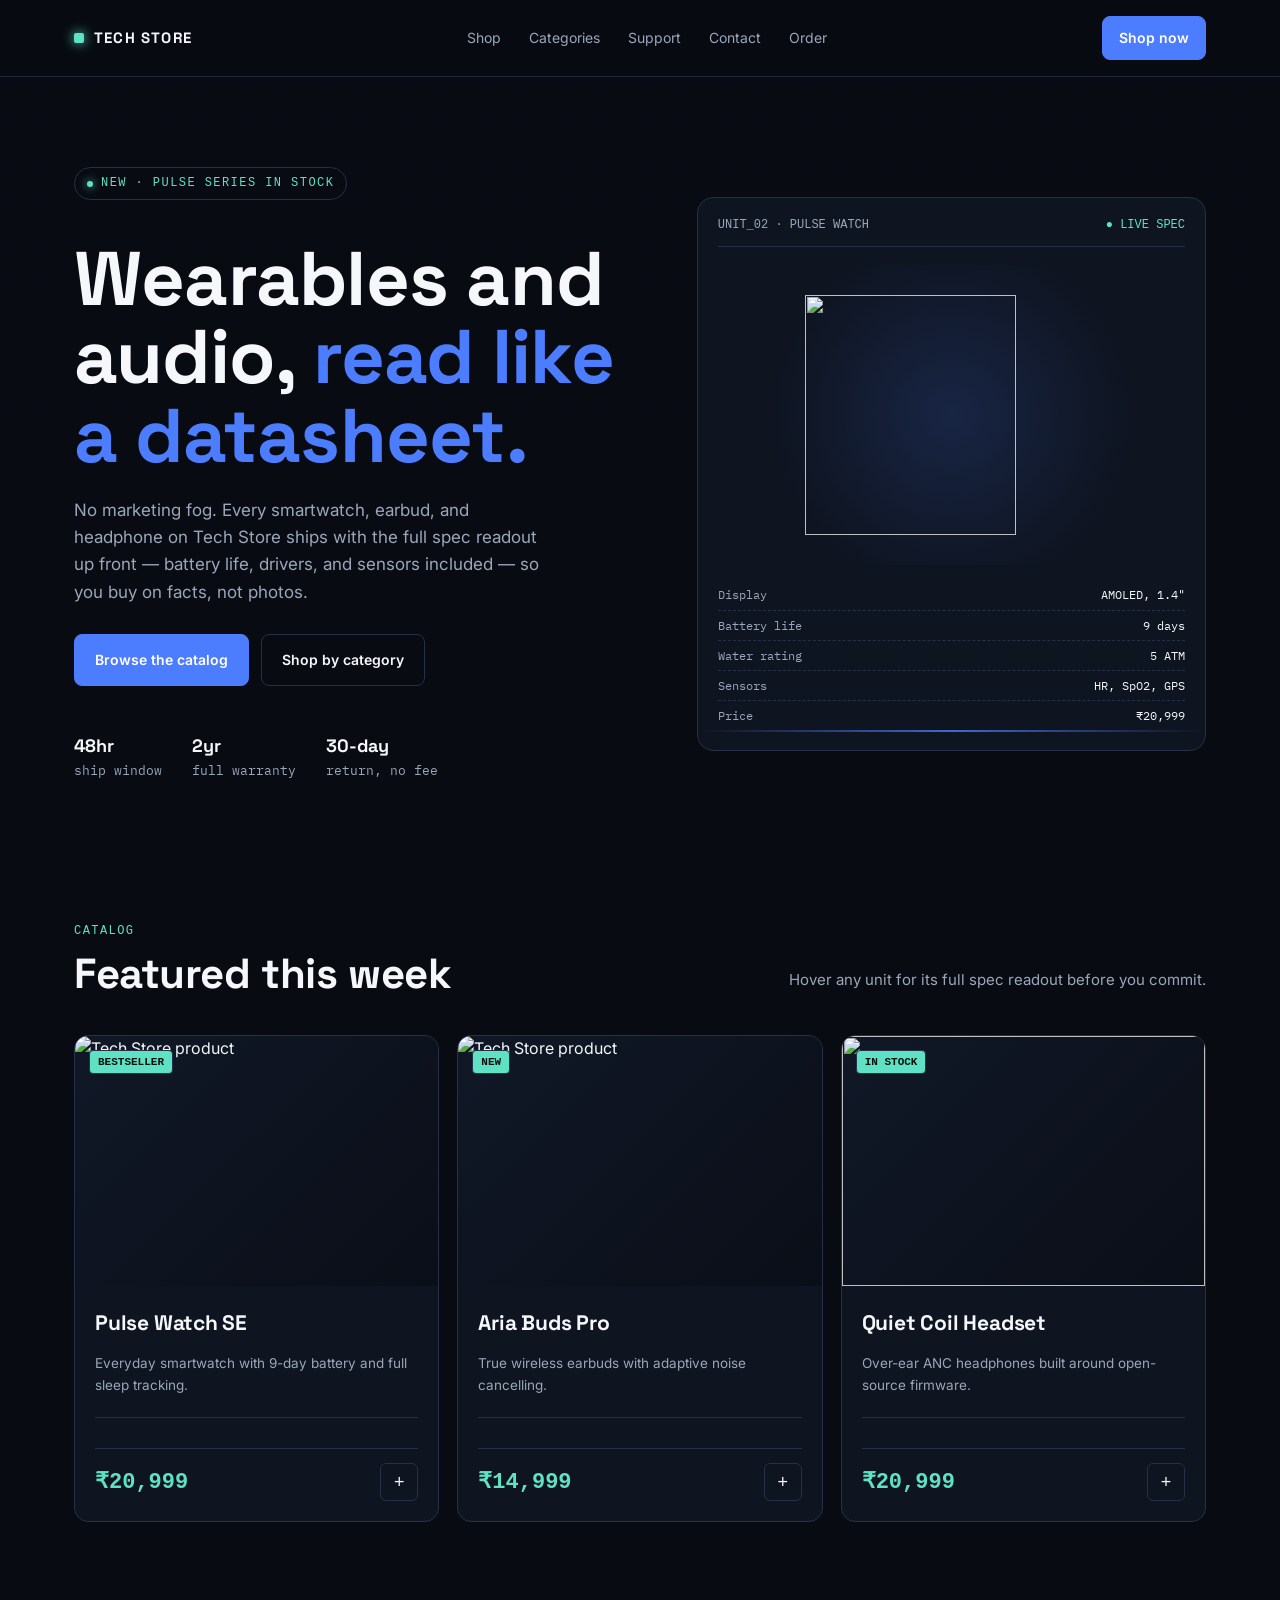
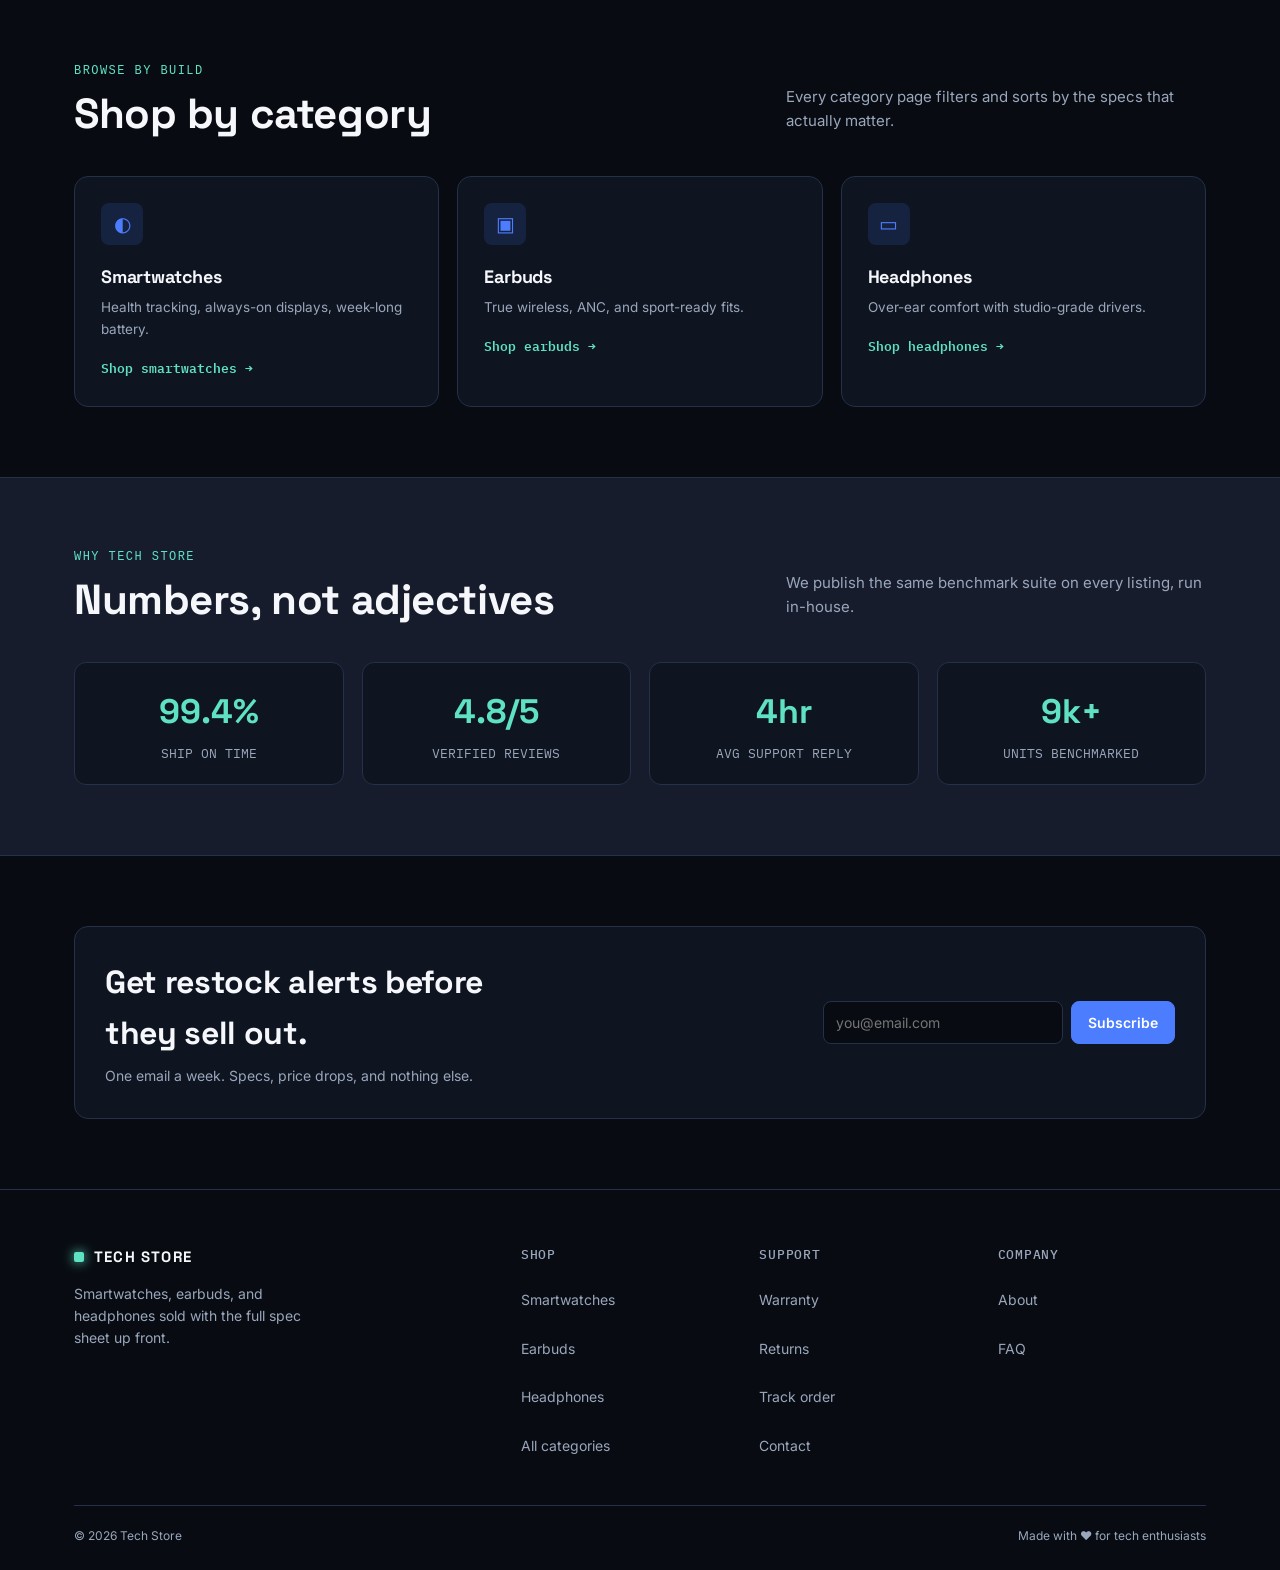
==== commit 33c993d7: "Update product images in index.html" ====
--- a/index.html
+++ b/index.html
@@ -53,7 +53,7 @@
           <span class="live">● LIVE SPEC</span>
         </div>
         <div class="readout-img">
-          <img class="product-image" src="" alt="Tech Store product" loading="lazy">
+          <img class="product-image" src="https://images.unsplash.com/photo-1637160151663-a410315e4e75?q=80&w=687&auto=format&fit=crop&ixlib=rb-4.1.0&ixid=M3wxMjA3fDB8MHxwaG90by1wYWdlfHx8fGVufDB8fHx8fA%3D%3D" alt="" loading="lazy">
         </div>
         <div class="spec-line"><span>Display</span><span>AMOLED, 1.4"</span></div>
         <div class="spec-line"><span>Battery life</span><span>9 days</span></div>
@@ -79,7 +79,7 @@
         <div class="card">
           <div class="card-media">
             <span class="card-tag">BESTSELLER</span>
-            <img class="product-image" src="https://images.unsplash.com/photo-1544117519-31a4b719223d?auto=format&fit=crop&w=900&q=85" alt="Tech Store product" loading="lazy">
+            <img class="product-image" src="https://encrypted-tbn0.gstatic.com/images?q=tbn:ANd9GcSXItSSkQNIOvMKwVOPf3xNThIfvykzU0e2jE2U_ZgFK8QCUFwcbm4PmzSM&s=10" alt="Tech Store product" loading="lazy">
           </div>
           <div class="card-body">
             <h3>Pulse Watch SE</h3>
@@ -119,7 +119,7 @@
         <div class="card">
           <div class="card-media">
             <span class="card-tag">IN STOCK</span>
-            <img class="product-image" src="https://images.unsplash.com/photo-1523275335684-37898b6baf30?auto=format&fit=crop&w=900&q=85" alt="Tech Store product" loading="lazy">
+            <img class="product-image" src="https://images.unsplash.com/photo-1505740420928-5e560c06d30e?fm=jpg&q=60&w=3000&auto=format&fit=crop&ixlib=rb-4.1.0&ixid=M3wxMjA3fDB8MHxzZWFyY2h8Mnx8aGVhZHBob25lc3xlbnwwfHwwfHx8MA%3D%3D" loading="lazy">
           </div>
           <div class="card-body">
             <h3>Quiet Coil Headset</h3>
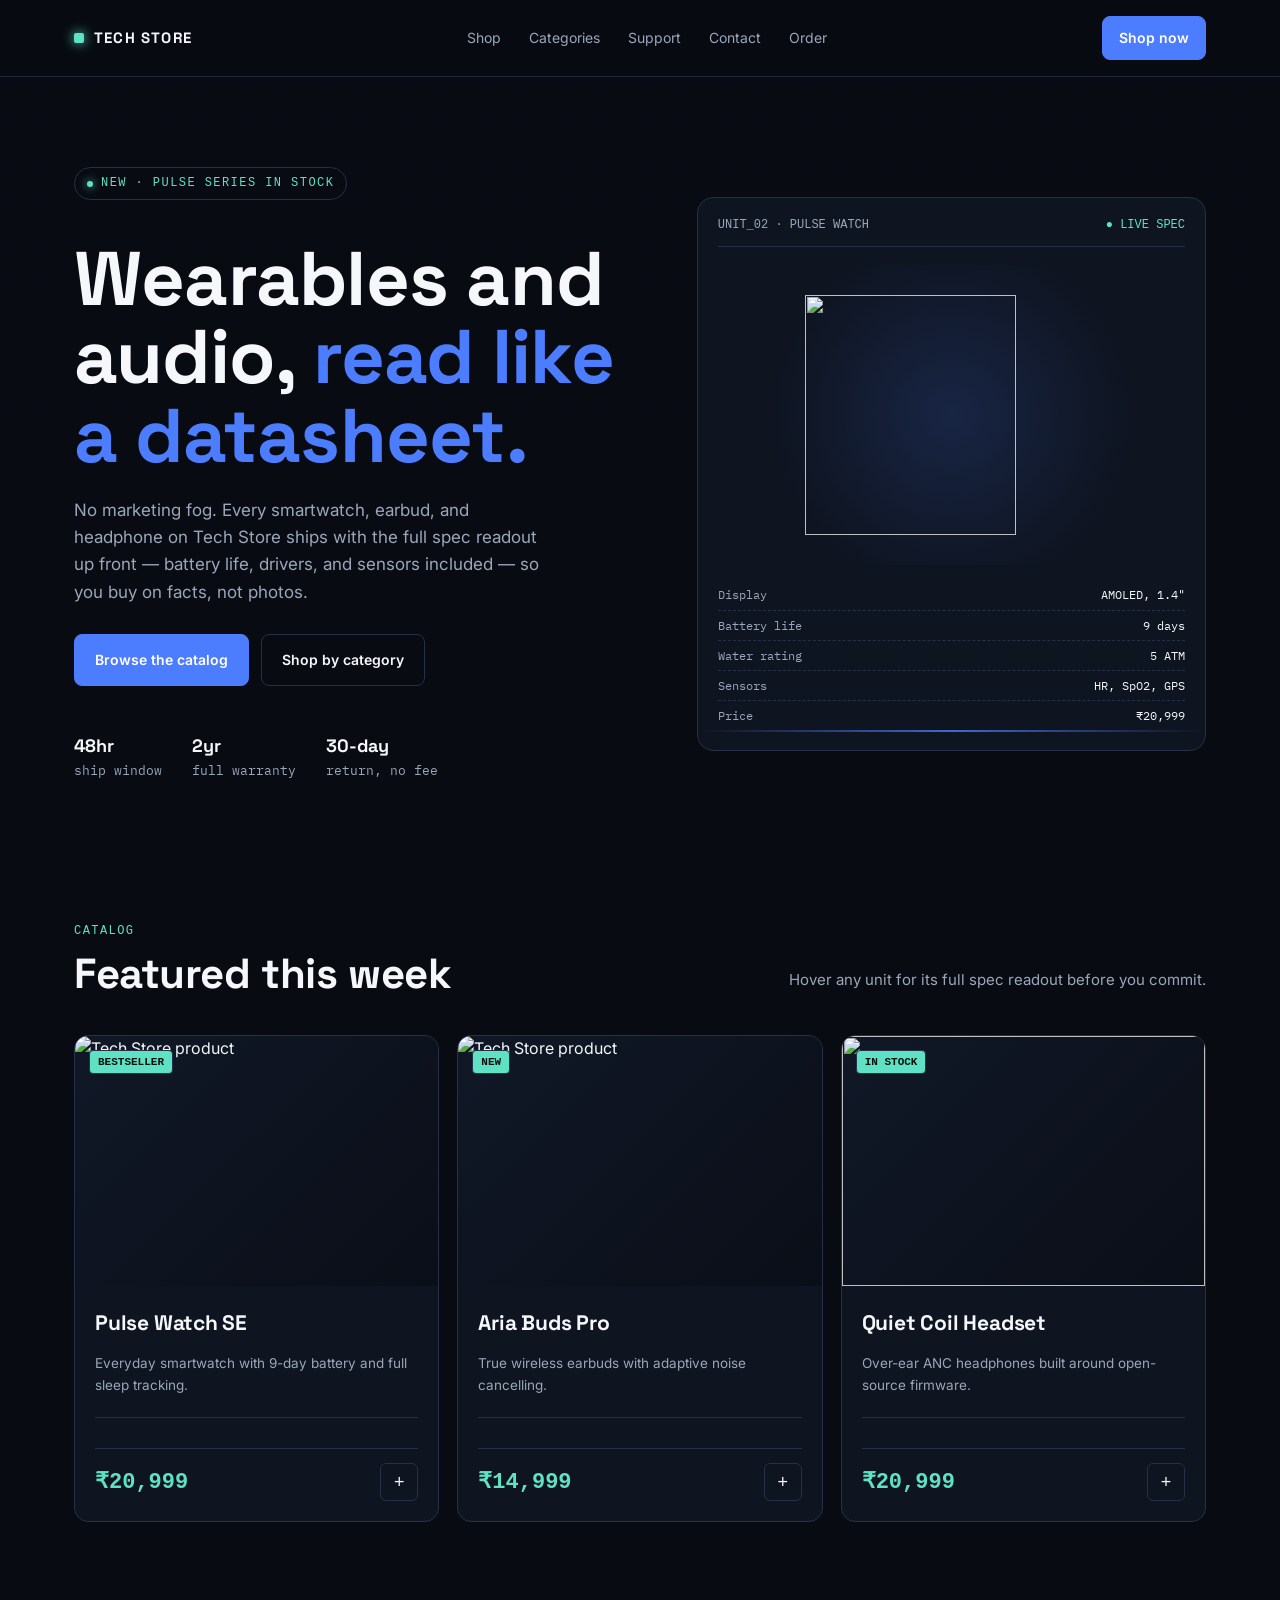
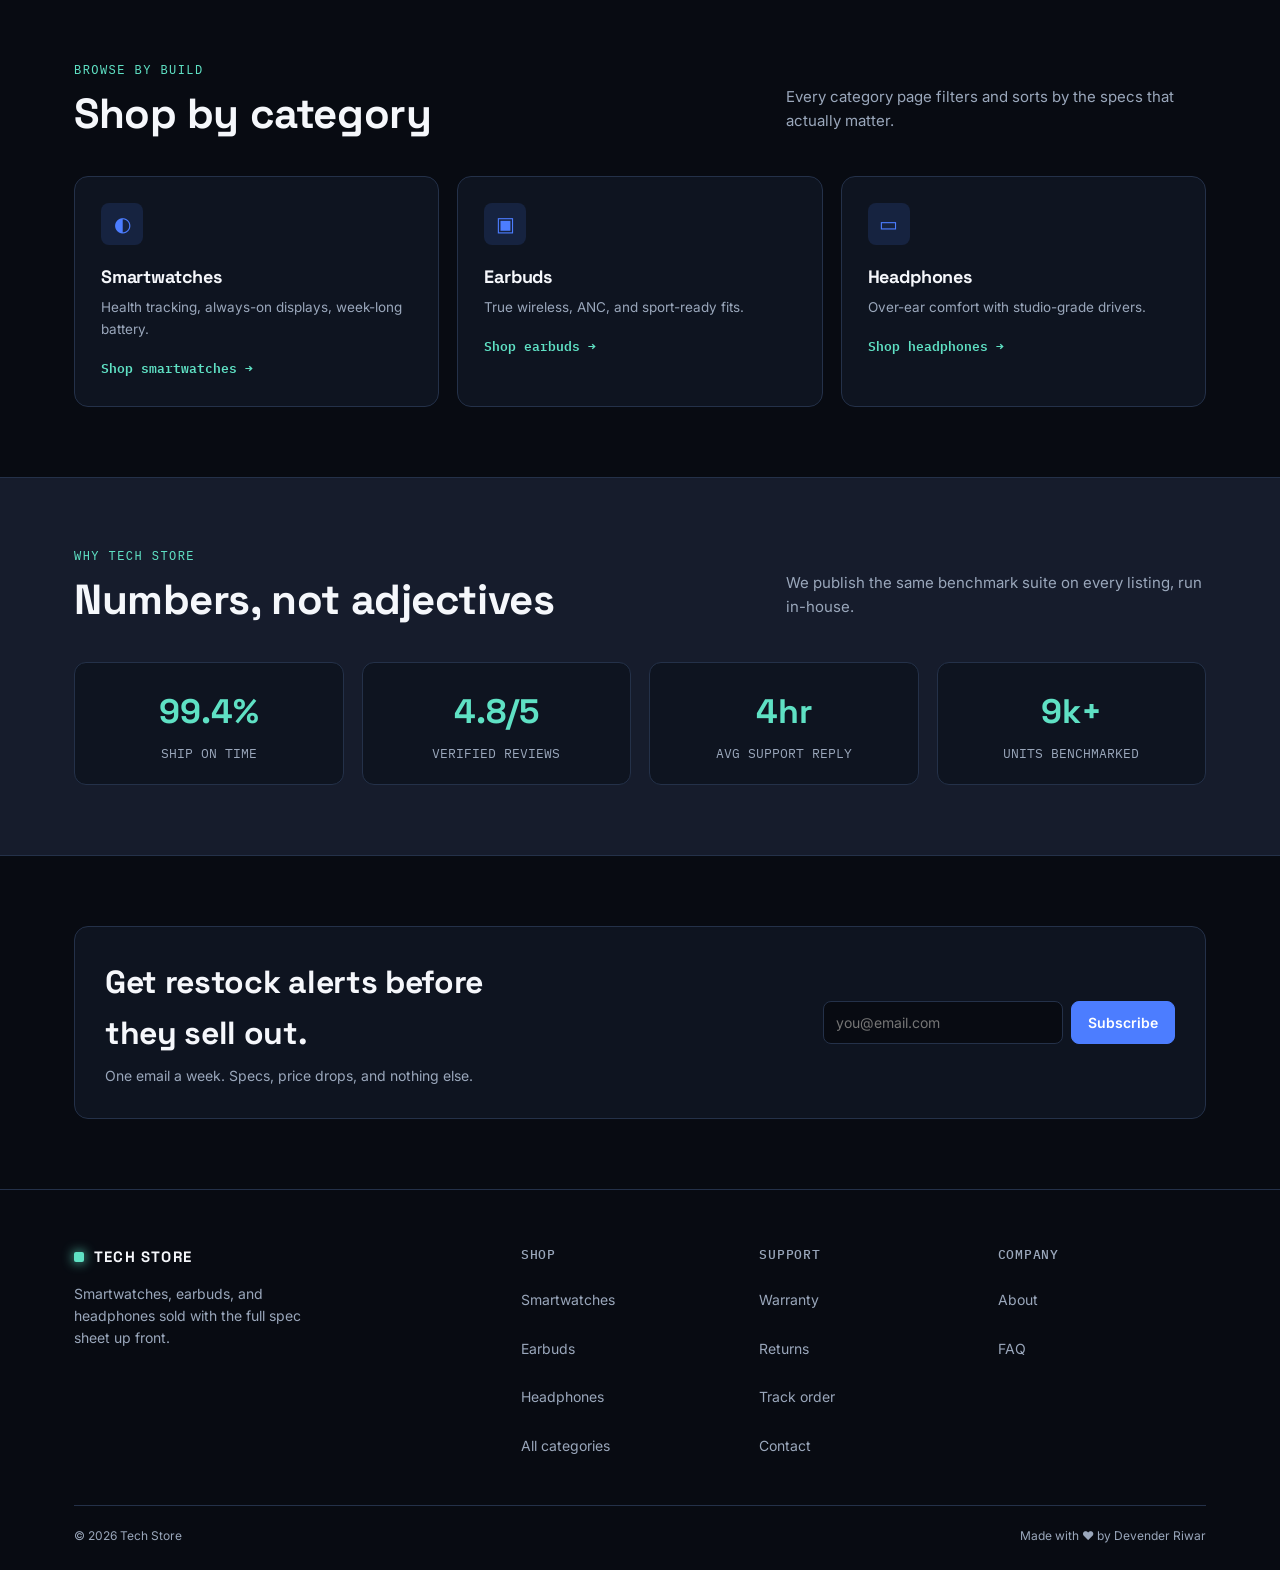
==== commit 0e0fe8aa: "Update footer text to credit Devender Riwar" ====
--- a/index.html
+++ b/index.html
@@ -53,7 +53,7 @@
           <span class="live">● LIVE SPEC</span>
         </div>
         <div class="readout-img">
-          <img class="product-image" src="https://images.unsplash.com/photo-1637160151663-a410315e4e75?q=80&w=687&auto=format&fit=crop&ixlib=rb-4.1.0&ixid=M3wxMjA3fDB8MHxwaG90by1wYWdlfHx8fGVufDB8fHx8fA%3D%3D" alt="" loading="lazy">
+          <img class="product-image" src="https://static.vecteezy.com/system/resources/thumbnails/069/942/961/small_2x/close-up-of-a-man-s-hand-with-a-smartwatch-on-a-black-background-banner-background-photo.jpg" alt="" loading="lazy">
         </div>
         <div class="spec-line"><span>Display</span><span>AMOLED, 1.4"</span></div>
         <div class="spec-line"><span>Battery life</span><span>9 days</span></div>
@@ -241,7 +241,7 @@
     </div>
     <div class="footer-bottom">
       <span>© 2026 Tech Store</span>
-      <span>Made with ❤️ for tech enthusiasts</span>
+      <span>Made with ❤️ by Devender Riwar</span>
     </div>
   </div>
 </footer>
